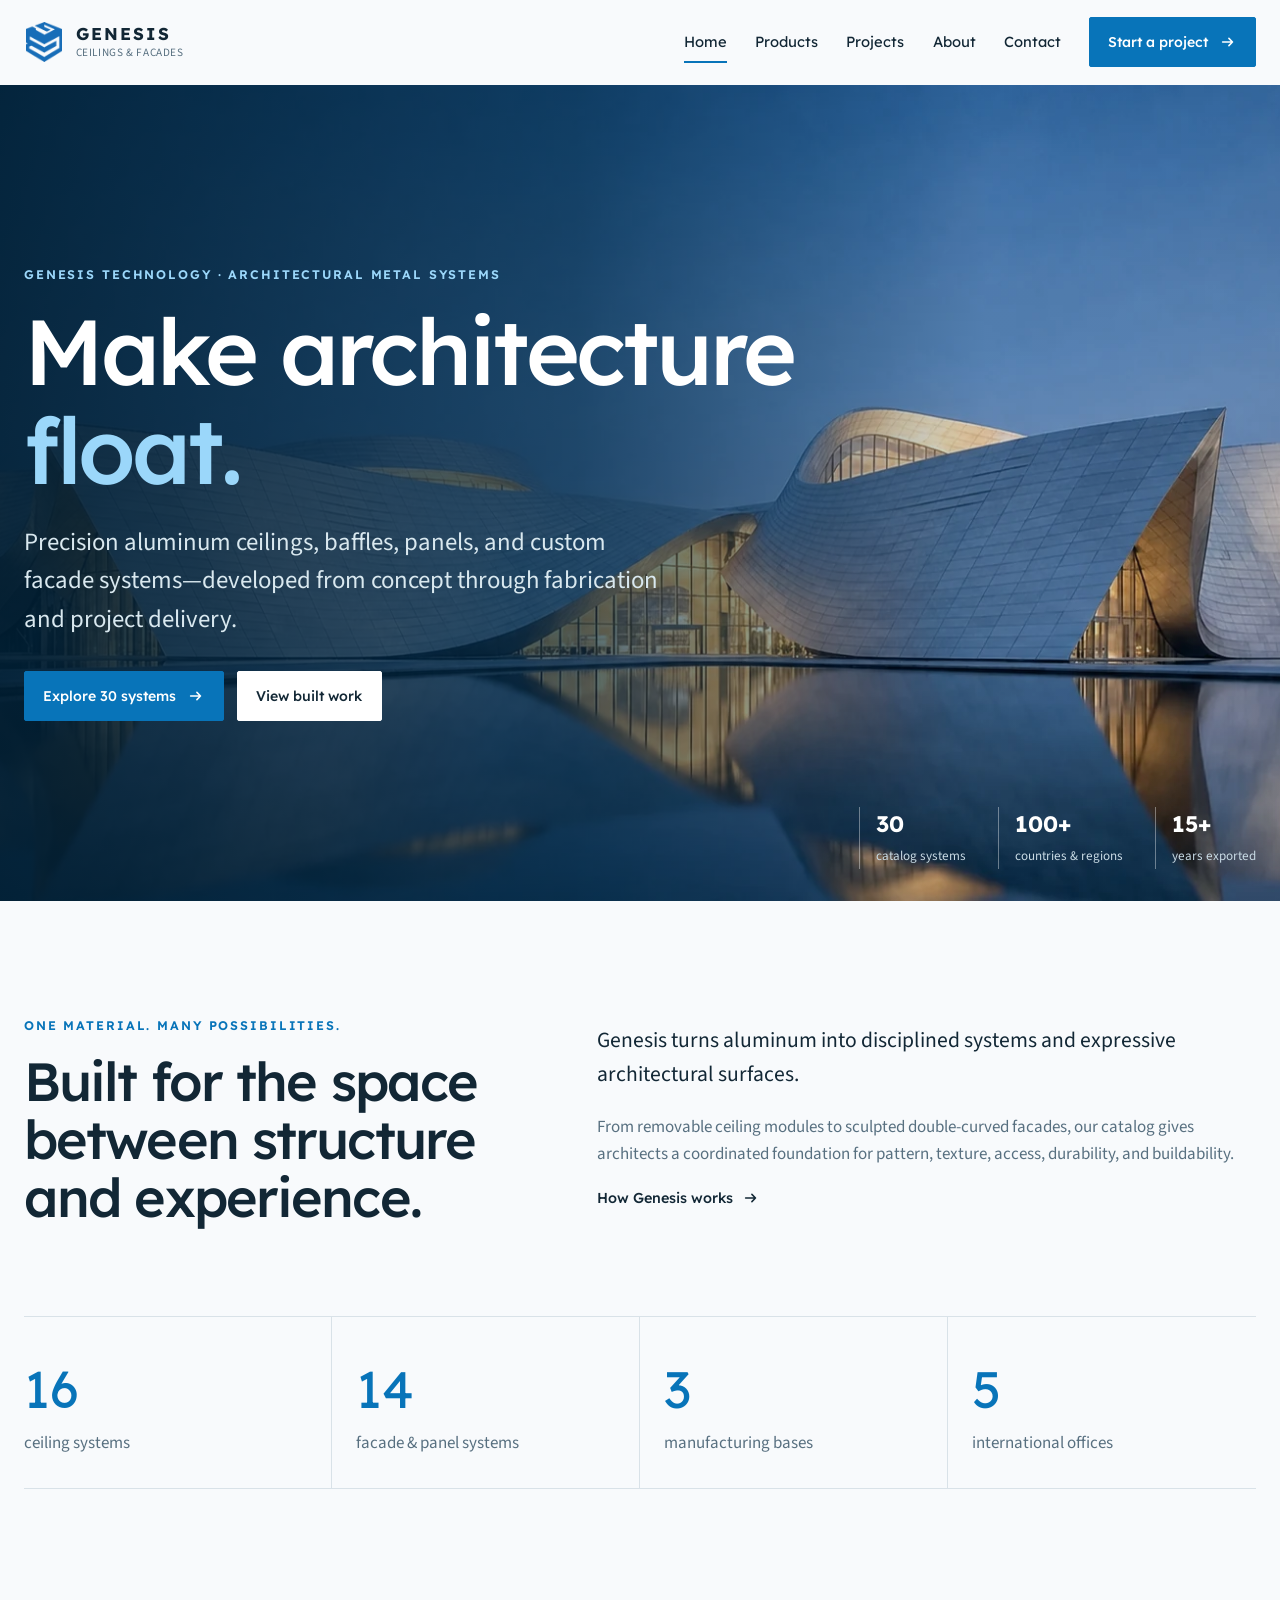
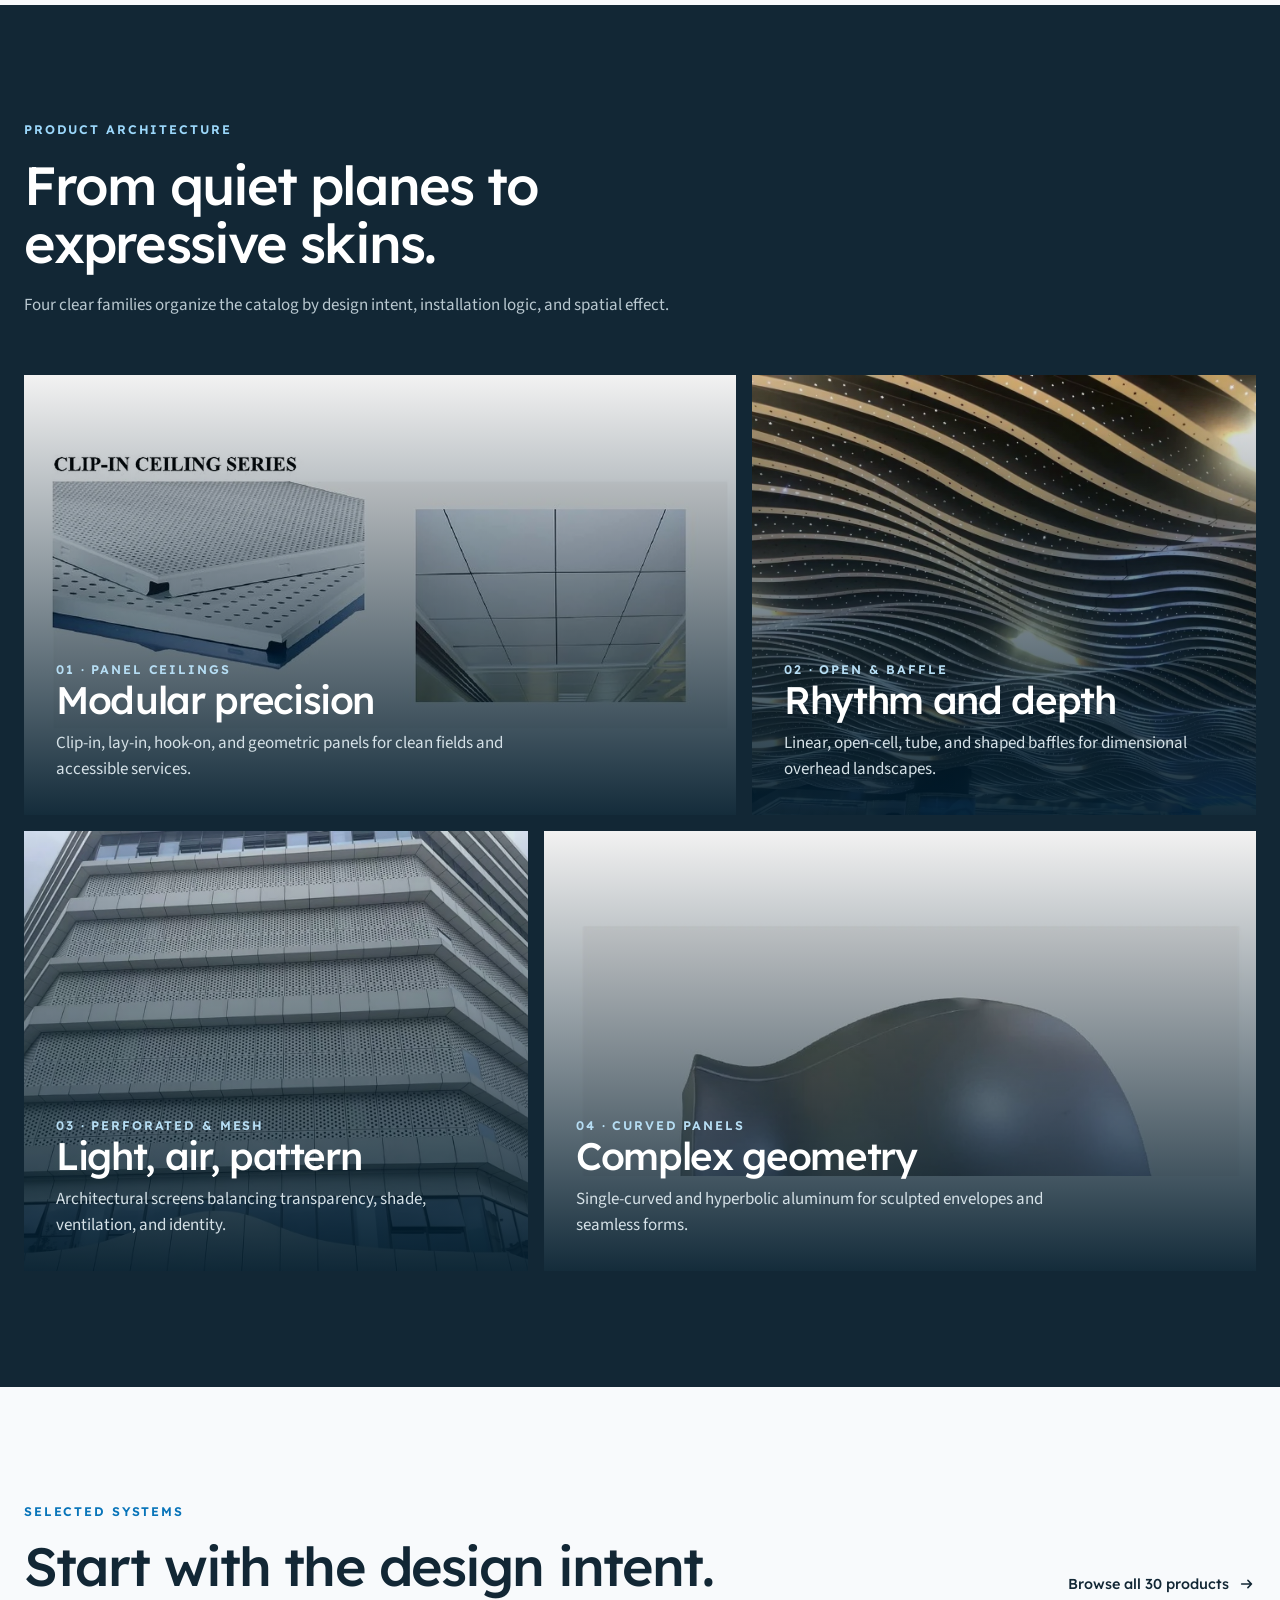
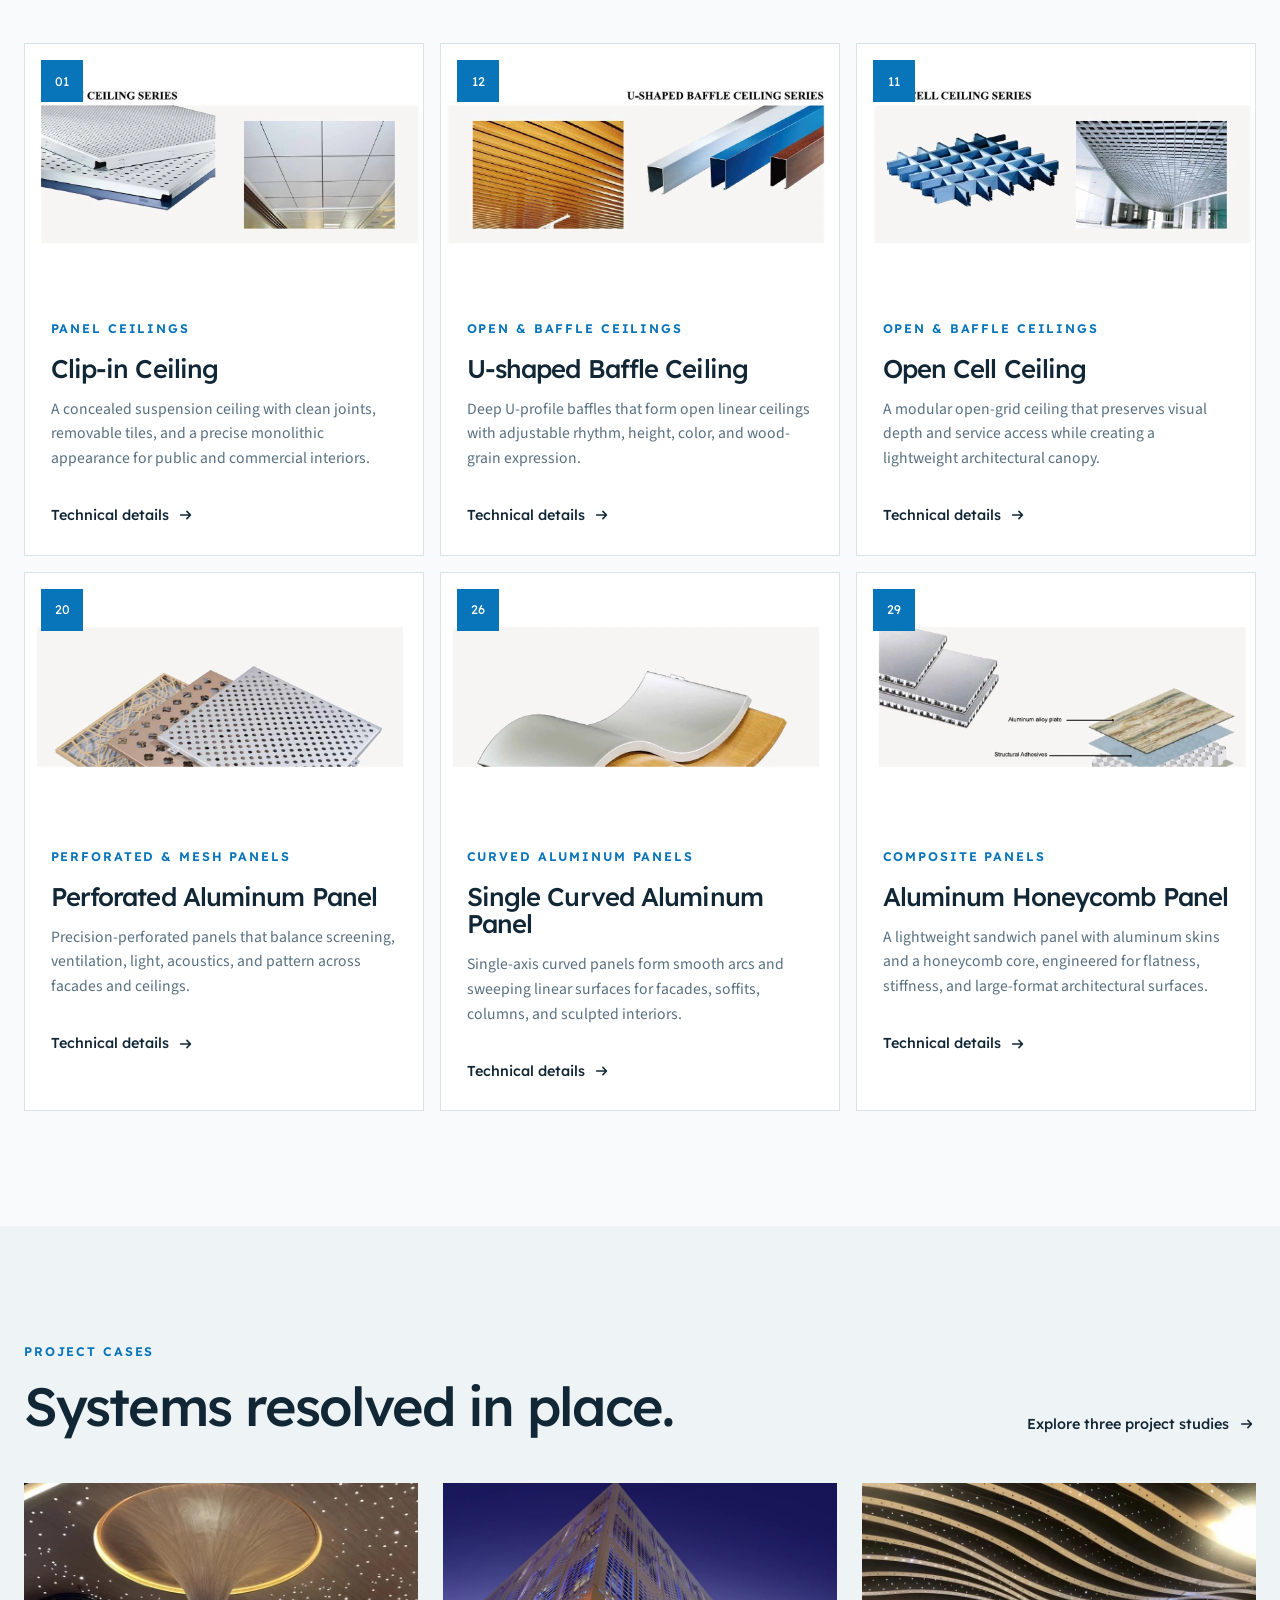
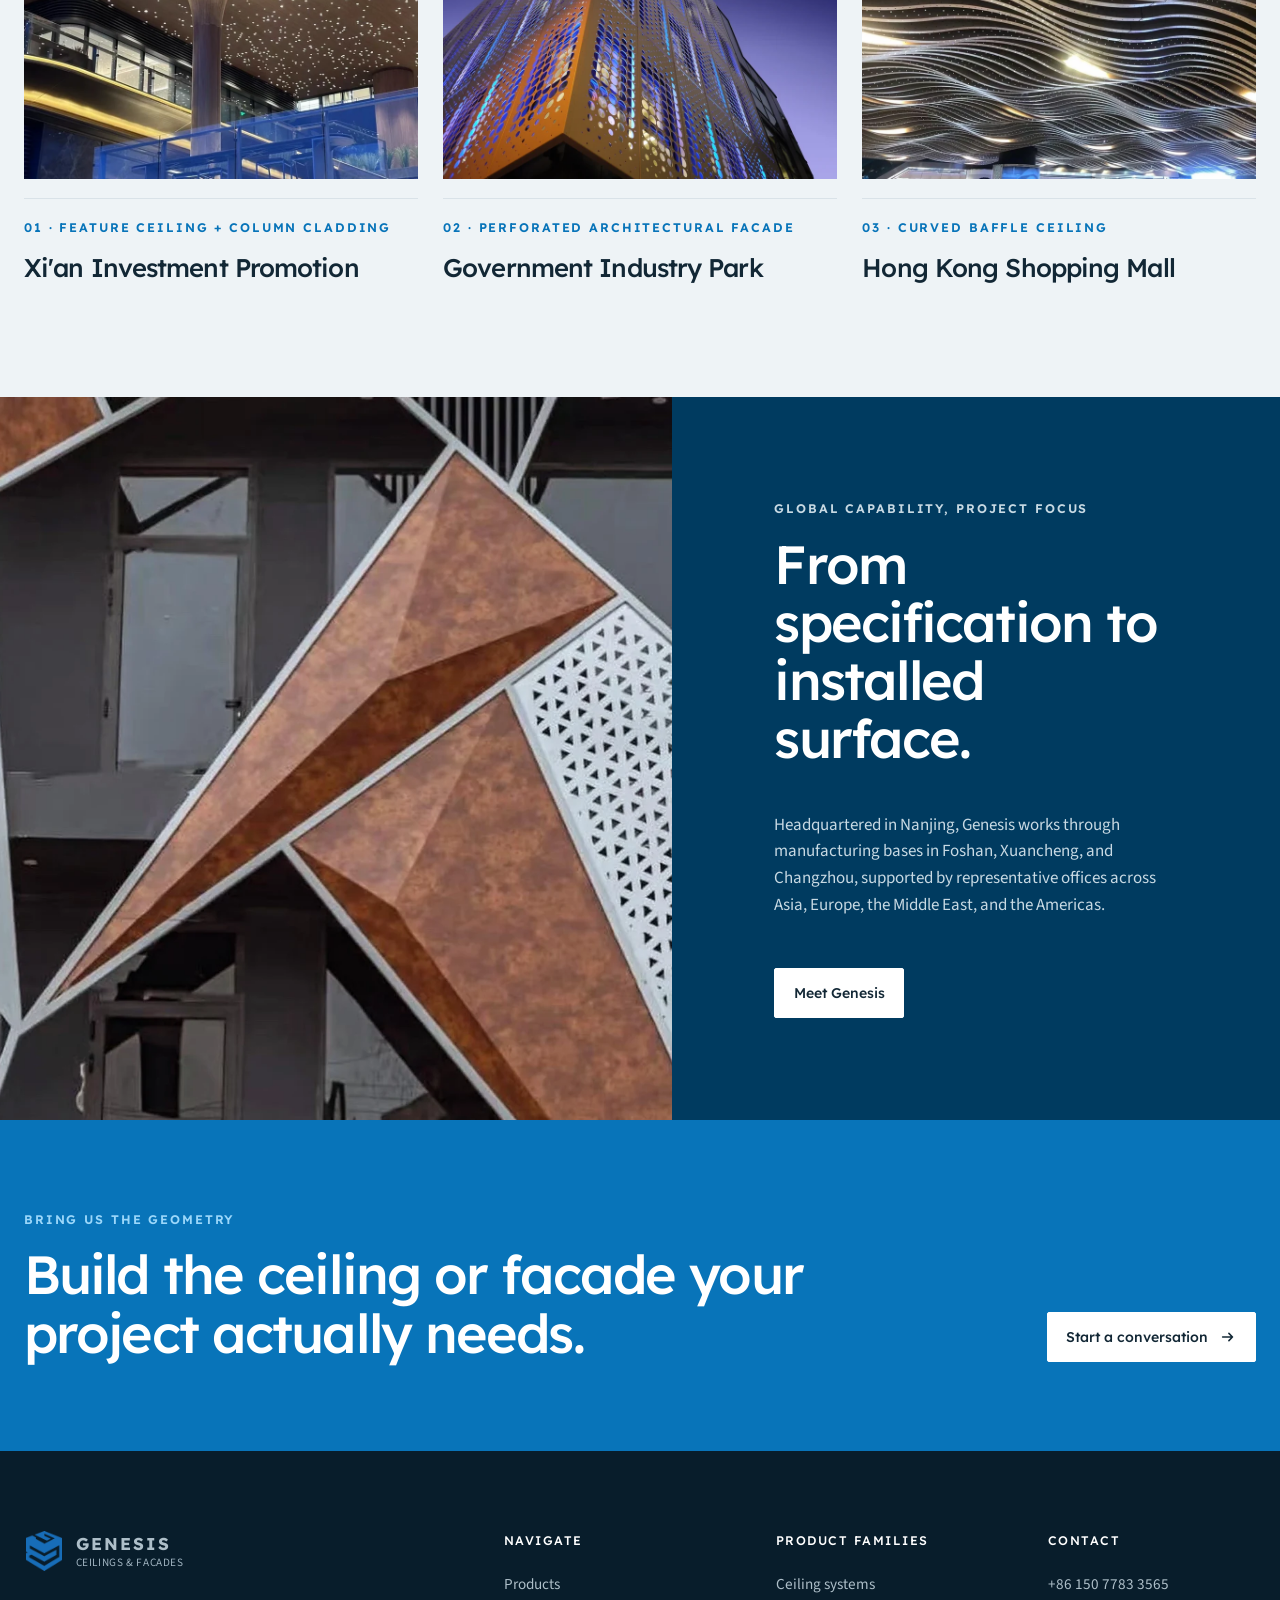
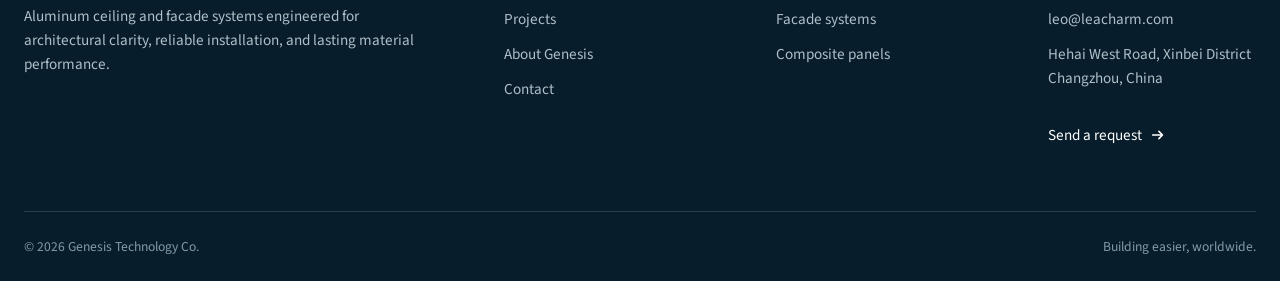
==== index.html @ cfca459a "release: v1.0.0 - initial Genesis website" ====
<!doctype html>
<html lang="en">
<head>
  <meta charset="utf-8">
  <meta name="viewport" content="width=device-width, initial-scale=1">
  <meta name="description" content="Genesis aluminum ceiling and facade systems for architectural interiors and building envelopes.">
  <title>Genesis | Aluminum Ceilings & Facades</title>
  <link rel="icon" href="/assets/images/genesis-mark.png">
  <link rel="stylesheet" href="/assets/css/styles.css">
  <script defer src="/assets/js/catalog.js"></script>
  <script defer src="/assets/js/site.js"></script>
  <script defer src="/assets/js/catalog-app.js"></script>
</head>
<body data-page="home">
  <div data-site-header></div>
  <main id="main-content">
    <section class="hero">
      <img class="hero__image" src="/assets/images/hero.webp" alt="Sculptural metal-clad cultural building reflected in water" width="1920" height="836">
      <div class="container hero__content">
        <div class="reveal">
          <p class="eyebrow">Genesis Technology · Architectural metal systems</p>
          <h1>Make architecture <span>float.</span></h1>
          <p class="lede">Precision aluminum ceilings, baffles, panels, and custom facade systems—developed from concept through fabrication and project delivery.</p>
          <div class="button-row"><a class="button button--primary" href="/products/">Explore 30 systems <svg aria-hidden="true" viewBox="0 0 20 20" width="18" height="18"><path d="M4 10h11M11 6l4 4-4 4" fill="none" stroke="currentColor" stroke-width="1.7" stroke-linecap="round" stroke-linejoin="round"/></svg></a><a class="button button--light" href="/projects/">View built work</a></div>
        </div>
      </div>
      <div class="hero__meta" aria-label="Company highlights"><div><strong>30</strong><span>catalog systems</span></div><div><strong>100+</strong><span>countries & regions</span></div><div><strong>15+</strong><span>years exported</span></div></div>
    </section>

    <section class="section">
      <div class="container">
        <div class="intro-grid">
          <div class="reveal"><p class="eyebrow">One material. Many possibilities.</p><h2>Built for the space between structure and experience.</h2></div>
          <div class="intro-copy reveal"><p>Genesis turns aluminum into disciplined systems and expressive architectural surfaces.</p><p>From removable ceiling modules to sculpted double-curved facades, our catalog gives architects a coordinated foundation for pattern, texture, access, durability, and buildability.</p><a class="text-link" href="/about/">How Genesis works <svg aria-hidden="true" viewBox="0 0 20 20" width="18" height="18"><path d="M4 10h11M11 6l4 4-4 4" fill="none" stroke="currentColor" stroke-width="1.7" stroke-linecap="round" stroke-linejoin="round"/></svg></a></div>
        </div>
        <div class="stats-grid reveal"><div class="stat"><strong>16</strong><span>ceiling systems</span></div><div class="stat"><strong>14</strong><span>facade & panel systems</span></div><div class="stat"><strong>3</strong><span>manufacturing bases</span></div><div class="stat"><strong>5</strong><span>international offices</span></div></div>
      </div>
    </section>

    <section class="section section--dark">
      <div class="container">
        <div class="section-heading reveal"><p class="eyebrow">Product architecture</p><h2>From quiet planes to expressive skins.</h2><p>Four clear families organize the catalog by design intent, installation logic, and spatial effect.</p></div>
        <div class="category-grid">
          <a class="category-card reveal" href="/products/?category=Panel%20Ceilings"><img src="/assets/images/products/clip-in-ceiling.webp" alt="Clip-in metal ceiling panels" width="1200" height="760" loading="lazy"><div class="category-card__content"><p class="eyebrow">01 · Panel ceilings</p><h3>Modular precision</h3><p>Clip-in, lay-in, hook-on, and geometric panels for clean fields and accessible services.</p></div></a>
          <a class="category-card reveal" href="/products/?category=Open%20%26%20Baffle%20Ceilings"><img src="/assets/images/projects/hong-kong-shopping-mall.webp" alt="Curved linear baffle ceiling" width="1400" height="1050" loading="lazy"><div class="category-card__content"><p class="eyebrow">02 · Open & baffle</p><h3>Rhythm and depth</h3><p>Linear, open-cell, tube, and shaped baffles for dimensional overhead landscapes.</p></div></a>
          <a class="category-card reveal" href="/products/?category=Perforated%20%26%20Mesh%20Panels"><img src="/assets/images/projects/perforated-office-envelope.webp" alt="Perforated aluminum facade" width="1400" height="1050" loading="lazy"><div class="category-card__content"><p class="eyebrow">03 · Perforated & mesh</p><h3>Light, air, pattern</h3><p>Architectural screens balancing transparency, shade, ventilation, and identity.</p></div></a>
          <a class="category-card reveal" href="/products/?category=Curved%20Aluminum%20Panels"><img src="/assets/images/products/hyperbolic-aluminum-panel.webp" alt="Hyperbolic aluminum panel" width="1200" height="760" loading="lazy"><div class="category-card__content"><p class="eyebrow">04 · Curved panels</p><h3>Complex geometry</h3><p>Single-curved and hyperbolic aluminum for sculpted envelopes and seamless forms.</p></div></a>
        </div>
      </div>
    </section>

    <section class="section">
      <div class="container"><div class="section-heading section-heading--row"><div><p class="eyebrow">Selected systems</p><h2>Start with the design intent.</h2></div><a class="text-link" href="/products/">Browse all 30 products <svg aria-hidden="true" viewBox="0 0 20 20" width="18" height="18"><path d="M4 10h11M11 6l4 4-4 4" fill="none" stroke="currentColor" stroke-width="1.7" stroke-linecap="round" stroke-linejoin="round"/></svg></a></div><div class="product-grid" data-featured-products></div></div>
    </section>

    <section class="section section--muted">
      <div class="container"><div class="section-heading section-heading--row"><div><p class="eyebrow">Project cases</p><h2>Systems resolved in place.</h2></div><a class="text-link" href="/projects/">Explore three project studies <svg aria-hidden="true" viewBox="0 0 20 20" width="18" height="18"><path d="M4 10h11M11 6l4 4-4 4" fill="none" stroke="currentColor" stroke-width="1.7" stroke-linecap="round" stroke-linejoin="round"/></svg></a></div><div class="project-grid" data-project-grid data-limit="3"></div></div>
    </section>

    <section class="split-banner"><div class="split-banner__media"><img src="/assets/images/projects/woven-metal-facade.webp" alt="Dimensional woven aluminum facade" width="1400" height="1050" loading="lazy"></div><div class="split-banner__copy"><p class="eyebrow">Global capability, project focus</p><h2>From specification to installed surface.</h2><p>Headquartered in Nanjing, Genesis works through manufacturing bases in Foshan, Xuancheng, and Changzhou, supported by representative offices across Asia, Europe, the Middle East, and the Americas.</p><div class="button-row"><a class="button button--light" href="/about/">Meet Genesis</a></div></div></section>

    <section class="cta-band"><div class="container cta-band__inner"><div><p class="eyebrow">Bring us the geometry</p><h2>Build the ceiling or facade your project actually needs.</h2></div><a class="button button--light" href="/contact/?inquiry=project">Start a conversation <svg aria-hidden="true" viewBox="0 0 20 20" width="18" height="18"><path d="M4 10h11M11 6l4 4-4 4" fill="none" stroke="currentColor" stroke-width="1.7" stroke-linecap="round" stroke-linejoin="round"/></svg></a></div></section>
  </main>
  <div data-site-footer></div>
</body>
</html>
---- assets/css/styles.css ----
@import url('https://fonts.googleapis.com/css2?family=Lexend:wght@300;400;500;600;700&family=Source+Sans+3:wght@300;400;500;600;700&display=swap');

:root {
  --blue: #0874b9;
  --blue-dark: #003b60;
  --blue-soft: #e8f3fa;
  --ink: #122735;
  --muted: #587080;
  --paper: #f8fafc;
  --white: #ffffff;
  --line: #d9e2e8;
  --steel: #7f919d;
  --container: 1360px;
  --radius: 2px;
  --shadow: 0 24px 70px rgba(10, 37, 54, 0.12);
  --font-heading: "Lexend", "Arial", sans-serif;
  --font-body: "Source Sans 3", "Segoe UI", sans-serif;
}

*, *::before, *::after { box-sizing: border-box; }
html { scroll-behavior: smooth; }
html, body { overflow-x: clip; }
body { margin: 0; color: var(--ink); background: var(--paper); font-family: var(--font-body); font-size: 17px; line-height: 1.58; -webkit-font-smoothing: antialiased; }
body.nav-open { overflow: hidden; }
img { display: block; max-width: 100%; }
a { color: inherit; text-decoration: none; }
button, input { font: inherit; }
button, a { -webkit-tap-highlight-color: transparent; }
h1, h2, h3, h4, p { margin-top: 0; }
h1, h2, h3, h4 { font-family: var(--font-heading); line-height: 1.08; letter-spacing: -0.035em; }
h1 { font-size: clamp(3.2rem, 7.2vw, 7.5rem); font-weight: 500; }
h2 { font-size: clamp(2.2rem, 4.2vw, 4.4rem); font-weight: 500; }
h3 { font-size: clamp(1.25rem, 2vw, 1.65rem); font-weight: 500; }
p { color: var(--muted); }
::selection { color: var(--white); background: var(--blue); }
:focus-visible { outline: 3px solid var(--blue); outline-offset: 4px; }

.container { width: min(calc(100% - 48px), var(--container)); margin-inline: auto; }
.section { padding: clamp(5rem, 9vw, 9rem) 0; }
.section--muted { background: #eef3f6; }
.section--dark { color: var(--white); background: var(--ink); }
.section--dark p { color: #b9c8d0; }
.eyebrow { margin: 0 0 1rem; color: var(--blue); font-family: var(--font-heading); font-size: .78rem; font-weight: 600; letter-spacing: .15em; text-transform: uppercase; }
.section--dark .eyebrow, .hero .eyebrow, .cta-band .eyebrow { color: #9bd7fa; }
.lede { max-width: 780px; font-size: clamp(1.2rem, 2vw, 1.55rem); line-height: 1.55; }
.microcopy { font-size: .9rem; }
.sr-only { position: absolute; width: 1px; height: 1px; padding: 0; margin: -1px; overflow: hidden; clip: rect(0, 0, 0, 0); white-space: nowrap; border: 0; }
.skip-link { position: fixed; z-index: 200; top: 8px; left: 8px; padding: .7rem 1rem; color: var(--white); background: var(--ink); transform: translateY(-150%); transition: transform .2s ease; }
.skip-link:focus { transform: translateY(0); }

.site-header { position: sticky; z-index: 100; top: 0; border-bottom: 1px solid transparent; background: rgba(248, 250, 252, .92); backdrop-filter: blur(18px); transition: border-color .2s ease, box-shadow .2s ease; }
.site-header.is-scrolled { border-color: var(--line); box-shadow: 0 6px 24px rgba(18, 39, 53, .06); }
.header-inner { display: grid; grid-template-columns: auto minmax(0, 1fr) auto; align-items: center; min-height: 84px; gap: clamp(1.25rem, 2.2vw, 2.5rem); }
.brand { display: inline-flex; align-items: center; gap: .72rem; width: fit-content; }
.brand img { width: 40px; height: 40px; object-fit: contain; }
.brand span { display: flex; flex-direction: column; line-height: 1; }
.brand strong { font-family: var(--font-heading); font-size: 1.07rem; letter-spacing: .12em; }
.brand small { margin-top: .3rem; color: var(--muted); font-size: .7rem; letter-spacing: .055em; text-transform: uppercase; }
.primary-nav { display: flex; justify-self: end; justify-content: flex-end; gap: clamp(1.25rem, 2.2vw, 2.5rem); margin-left: auto; }
.primary-nav a { position: relative; padding: 1.8rem 0; font-family: var(--font-heading); font-size: .92rem; }
.primary-nav a::after { position: absolute; right: 0; bottom: 1.2rem; left: 0; height: 2px; content: ""; background: var(--blue); transform: scaleX(0); transform-origin: left; transition: transform .2s ease; }
.primary-nav a:hover::after, .primary-nav a[aria-current="page"]::after { transform: scaleX(1); }
.header-cta, .button { display: inline-flex; align-items: center; justify-content: center; min-height: 48px; gap: .65rem; padding: .8rem 1.15rem; border: 1px solid var(--blue); border-radius: var(--radius); font-family: var(--font-heading); font-size: .88rem; font-weight: 500; cursor: pointer; transition: color .2s ease, background .2s ease, border-color .2s ease, transform .2s ease; }
.header-cta { color: var(--white); background: var(--blue); }
.header-cta:hover, .button--primary:hover { background: var(--blue-dark); border-color: var(--blue-dark); transform: translateY(-2px); }
.nav-toggle { display: none; width: 48px; height: 48px; border: 0; background: transparent; cursor: pointer; }
.nav-toggle > span:not(.sr-only) { display: block; width: 24px; height: 2px; margin: 6px auto; background: var(--ink); transition: transform .2s ease; }
.nav-toggle[aria-expanded="true"] > span:nth-last-child(2) { transform: translateY(4px) rotate(45deg); }
.nav-toggle[aria-expanded="true"] > span:last-child { transform: translateY(-4px) rotate(-45deg); }

.button-row { display: flex; flex-wrap: wrap; gap: .8rem; margin-top: 2rem; }
.button--primary { color: var(--white); background: var(--blue); }
.button--secondary { color: var(--ink); border-color: var(--ink); background: transparent; }
.button--secondary:hover { color: var(--white); background: var(--ink); transform: translateY(-2px); }
.button--light { color: var(--ink); border-color: var(--white); background: var(--white); }
.button--light:hover { color: var(--white); background: transparent; transform: translateY(-2px); }
.text-link { display: inline-flex; align-items: center; gap: .55rem; color: var(--ink); font-family: var(--font-heading); font-size: .9rem; font-weight: 500; }
.text-link svg { transition: transform .2s ease; }
.text-link:hover svg { transform: translateX(4px); }

.hero { position: relative; min-height: min(830px, calc(100vh - 84px)); color: var(--white); overflow: hidden; background: var(--blue-dark); }
.hero::after { position: absolute; inset: 0; content: ""; background: linear-gradient(90deg, rgba(0, 30, 50, .9) 0%, rgba(0, 38, 64, .67) 45%, rgba(0, 30, 50, .12) 77%); }
.hero__image { position: absolute; inset: 0; width: 100%; height: 100%; object-fit: cover; }
.hero__content { position: relative; z-index: 2; display: grid; align-content: center; min-height: min(830px, calc(100vh - 84px)); padding: 7rem 0; }
.hero h1 { max-width: 980px; margin-bottom: 1.5rem; }
.hero h1 span { color: #9bd7fa; }
.hero .lede { max-width: 650px; color: #d9e8ef; }
.hero__meta { position: absolute; z-index: 3; right: max(24px, calc((100vw - var(--container)) / 2)); bottom: 2rem; display: flex; gap: 2rem; }
.hero__meta div { padding-left: 1rem; border-left: 1px solid rgba(255,255,255,.38); }
.hero__meta strong { display: block; font-family: var(--font-heading); font-size: 1.4rem; }
.hero__meta span { color: #c9dbe5; font-size: .82rem; }

.intro-grid { display: grid; grid-template-columns: 5fr 7fr; gap: clamp(3rem, 8vw, 8rem); align-items: start; }
.intro-grid h2 { margin-bottom: 0; }
.intro-copy { max-width: 650px; padding-top: .5rem; }
.intro-copy p:first-child { color: var(--ink); font-size: 1.35rem; }
.stats-grid { display: grid; grid-template-columns: repeat(4, 1fr); margin-top: clamp(4rem, 7vw, 7rem); border-top: 1px solid var(--line); border-bottom: 1px solid var(--line); }
.stat { padding: 2rem 1.5rem; border-right: 1px solid var(--line); }
.stat:first-child { padding-left: 0; }
.stat:last-child { border-right: 0; }
.stat strong { display: block; color: var(--blue); font-family: var(--font-heading); font-size: clamp(2rem, 4vw, 4rem); font-weight: 400; }
.stat span { color: var(--muted); }

.category-grid { display: grid; grid-template-columns: repeat(12, 1fr); gap: 1rem; margin-top: 3.5rem; }
.category-card { position: relative; min-height: 440px; padding: 2rem; color: var(--white); overflow: hidden; background: var(--ink); }
.category-card:first-child { grid-column: span 7; }
.category-card:nth-child(2) { grid-column: span 5; }
.category-card:nth-child(3) { grid-column: span 5; }
.category-card:nth-child(4) { grid-column: span 7; }
.category-card::after { position: absolute; inset: 0; content: ""; background: linear-gradient(180deg, rgba(0,0,0,.05), rgba(0,26,42,.92)); }
.category-card img { position: absolute; inset: 0; width: 100%; height: 100%; object-fit: cover; transition: transform .5s ease; }
.category-card:hover img { transform: scale(1.025); }
.category-card__content { position: absolute; z-index: 2; right: 2rem; bottom: 2rem; left: 2rem; }
.category-card .eyebrow { color: #b6ddf3; }
.category-card h3 { margin-bottom: .5rem; font-size: clamp(1.7rem, 3vw, 2.7rem); }
.category-card p { max-width: 500px; margin-bottom: 0; color: #d5e1e7; }

.section-heading { max-width: 790px; }
.section-heading h2 { margin-bottom: 1.3rem; }
.section-heading--row { display: flex; max-width: none; align-items: end; justify-content: space-between; gap: 2rem; margin-bottom: 3rem; }
.section-heading--row h2 { margin-bottom: 0; }

.product-grid { display: grid; grid-template-columns: repeat(12, 1fr); gap: 1rem; }
.product-card { grid-column: span 4; border: 1px solid var(--line); background: var(--white); transition: box-shadow .25s ease, transform .25s ease; }
.product-card:hover { box-shadow: var(--shadow); transform: translateY(-4px); }
.product-card__image { position: relative; display: block; aspect-ratio: 16 / 10; overflow: hidden; background: #eef2f4; }
.product-card__image img { width: 100%; height: 100%; object-fit: cover; transition: transform .35s ease; }
.product-card:hover .product-card__image img { transform: scale(1.025); }
.product-card__image > span { position: absolute; top: 1rem; left: 1rem; display: grid; width: 42px; height: 42px; color: var(--white); background: var(--blue); place-items: center; font-family: var(--font-heading); font-size: .78rem; }
.product-card__body { padding: 1.6rem; }
.product-card__body h3 { margin-bottom: .9rem; }
.product-card__body > p:not(.eyebrow) { min-height: 5.2em; margin-bottom: 1.5rem; font-size: .98rem; }
.product-grid--three .product-card { grid-column: span 4; }

.project-grid { display: grid; gap: clamp(6rem, 10vw, 10rem); }
.project-case { min-width: 0; padding-top: clamp(1.5rem, 3vw, 2.5rem); border-top: 1px solid var(--line); }
.project-case__overview { display: grid; grid-template-columns: minmax(0, 8fr) minmax(320px, 4fr); gap: clamp(3rem, 7vw, 7rem); align-items: start; margin-bottom: clamp(2.5rem, 5vw, 4.5rem); }
.project-case__story h2 { max-width: 900px; margin-bottom: clamp(1.5rem, 3vw, 2.5rem); font-size: clamp(2.8rem, 5.5vw, 5.8rem); line-height: .98; }
.project-case__narrative { max-width: 900px; }
.project-case__narrative p { color: var(--ink); font-size: clamp(1.05rem, 1.45vw, 1.22rem); line-height: 1.7; }
.project-case__narrative p:last-child { margin-bottom: 0; }
.project-case__fact-card { padding: 1.6rem; border: 1px solid var(--line); background: rgba(255,255,255,.65); }
.project-case__fact-card > .eyebrow { margin-bottom: 1.2rem; }
.project-case__fact-card dl { margin: 0; }
.project-case__fact-card dl div { display: grid; grid-template-columns: minmax(76px, .8fr) minmax(0, 1.6fr); gap: 1rem; align-items: start; padding: .9rem 0; border-bottom: 1px solid var(--line); }
.project-case__fact-card dl div:last-child { border-bottom: 0; }
.project-case__fact-card dt { color: var(--muted); font-family: var(--font-heading); font-size: .7rem; font-weight: 600; letter-spacing: .12em; text-transform: uppercase; }
.project-case__fact-card dd { margin: 0; color: var(--ink); font-family: var(--font-heading); font-size: .9rem; line-height: 1.45; text-align: right; }
.project-case__image { width: min(100%, 1060px); min-width: 0; margin: 0; overflow: hidden; background: #dfe6ea; }
.project-case__image img { display: block; width: 100%; height: auto; object-fit: contain; }
.project-grid:has(.project-preview) { grid-template-columns: repeat(3, minmax(0, 1fr)); gap: clamp(1rem, 2vw, 2rem); }
.project-preview { min-width: 0; }
.project-preview__image { margin: 0; overflow: hidden; background: #dfe6ea; }
.project-preview__image img { display: block; width: 100%; height: auto; transition: transform .35s ease; }
.project-preview:hover .project-preview__image img { transform: scale(1.02); }
.project-preview__copy { padding-top: 1.2rem; border-top: 1px solid var(--line); margin-top: 1.2rem; }
.project-preview__copy h3 { margin-bottom: 0; }

.split-banner { display: grid; grid-template-columns: 1.05fr .95fr; min-height: 680px; }
.split-banner__media { min-height: 600px; }
.split-banner__media img { width: 100%; height: 100%; object-fit: cover; }
.split-banner__copy { display: flex; flex-direction: column; justify-content: center; padding: clamp(3rem, 8vw, 8rem); color: var(--white); background: var(--blue-dark); }
.split-banner__copy h2 { max-width: 700px; }
.split-banner__copy p { max-width: 570px; color: #c7d9e3; }

.cta-band { padding: clamp(4rem, 7vw, 7rem) 0; color: var(--white); background: var(--blue); }
.cta-band__inner { display: flex; align-items: end; justify-content: space-between; gap: 3rem; }
.cta-band h2 { max-width: 900px; margin-bottom: 0; }
.cta-band p { color: #d7edf9; }

.page-hero { padding: clamp(5rem, 9vw, 9rem) 0 clamp(4rem, 7vw, 7rem); border-bottom: 1px solid var(--line); }
.page-hero__grid { display: grid; grid-template-columns: 8fr 4fr; gap: 4rem; align-items: end; }
.page-hero h1 { margin-bottom: 1.5rem; font-size: clamp(3.5rem, 8vw, 8rem); }
.page-hero__aside { max-width: 420px; padding: 1.5rem 0 1rem 2rem; border-left: 1px solid var(--line); }
.page-hero__aside strong { display: block; margin-bottom: .7rem; color: var(--blue); font-family: var(--font-heading); font-size: 2rem; font-weight: 500; }

.catalog-tools { position: sticky; z-index: 40; top: 0; border-bottom: 1px solid var(--line); background: rgba(248,250,252,.96); backdrop-filter: blur(16px); }
.catalog-tools__inner { display: flex; align-items: center; justify-content: space-between; min-height: 86px; gap: 1.5rem; }
.filter-row { display: flex; gap: .5rem; overflow-x: auto; padding: .7rem 0; scrollbar-width: thin; }
.filter-button { flex: 0 0 auto; min-height: 44px; padding: .55rem .9rem; border: 1px solid var(--line); color: var(--ink); background: var(--white); cursor: pointer; transition: color .2s ease, background .2s ease, border-color .2s ease; }
.filter-button:hover, .filter-button[aria-pressed="true"] { color: var(--white); border-color: var(--blue); background: var(--blue); }
.catalog-search { position: relative; min-width: min(340px, 32vw); }
.catalog-search svg { position: absolute; top: 50%; left: .9rem; color: var(--muted); transform: translateY(-50%); }
.catalog-search input { width: 100%; min-height: 48px; padding: .7rem 1rem .7rem 2.8rem; border: 1px solid var(--line); color: var(--ink); background: var(--white); }
.catalog-count { margin-bottom: 1.5rem; color: var(--muted); font-family: var(--font-heading); font-size: .88rem; }

.breadcrumbs { display: flex; flex-wrap: wrap; gap: .55rem; margin-bottom: 3.5rem; color: var(--muted); font-size: .88rem; }
.breadcrumbs a:hover { color: var(--blue); }
.product-hero { padding: 3rem 0 clamp(5rem, 8vw, 8rem); }
.product-hero__grid { display: grid; grid-template-columns: minmax(0, 5fr) minmax(0, 7fr); gap: clamp(3rem, 6vw, 6rem); align-items: center; }
.product-hero h1 { margin-bottom: 1.6rem; font-size: clamp(3rem, 6.5vw, 6.8rem); }
.product-hero__media { margin: 0; padding: clamp(.6rem, 1.2vw, 1rem); border: 1px solid var(--line); background: var(--white); box-shadow: var(--shadow); }
.product-hero__media-link { display: block; background: #eef2f4; }
.product-hero__media-link:focus-visible { outline: 3px solid var(--blue); outline-offset: 4px; }
.product-hero__media img { display: block; width: 100%; height: auto; object-fit: contain; }
.product-hero__media figcaption { display: flex; flex-wrap: wrap; justify-content: space-between; gap: .4rem 1rem; padding: .8rem .2rem 0; color: var(--muted); font-size: .8rem; }
.product-overview__grid { display: grid; grid-template-columns: 5fr 7fr; gap: clamp(3rem, 8vw, 8rem); }
.benefit-list { border-top: 1px solid var(--line); }
.benefit-list > div { display: grid; grid-template-columns: 55px 1fr; padding: 1.2rem 0; border-bottom: 1px solid var(--line); gap: 1.5rem; }
.benefit-list span { color: var(--blue); font-family: var(--font-heading); font-size: .78rem; }
.benefit-list p { margin: 0; color: var(--ink); font-size: 1.18rem; }
.technical-grid { display: grid; grid-template-columns: 8fr 4fr; gap: clamp(3rem, 7vw, 7rem); }
.table-wrap { margin-top: 2rem; overflow-x: auto; border: 1px solid #cbd7de; background: var(--white); }
table { width: 100%; border-collapse: collapse; font-size: .98rem; }
th, td { padding: 1rem 1.2rem; text-align: left; border-bottom: 1px solid var(--line); }
th { color: var(--white); background: var(--blue-dark); font-family: var(--font-heading); font-size: .82rem; font-weight: 500; letter-spacing: .04em; }
tbody tr:last-child td { border-bottom: 0; }
tbody tr:nth-child(even) { background: #f4f7f9; }
.spec-aside { display: grid; gap: 3rem; align-content: start; padding-top: 3.8rem; }
.check-list, .tag-list { margin: 0; padding: 0; list-style: none; }
.check-list li { position: relative; padding: .7rem 0 .7rem 1.7rem; border-bottom: 1px solid #ced9df; color: var(--ink); }
.check-list li::before { position: absolute; top: 1.05rem; left: 0; width: 8px; height: 8px; content: ""; background: var(--blue); }
.tag-list { display: flex; flex-wrap: wrap; gap: .55rem; }
.tag-list li { padding: .55rem .75rem; border: 1px solid #becbd3; color: var(--ink); background: var(--white); font-size: .9rem; }
.installation-grid { display: grid; grid-template-columns: 4fr 8fr; gap: clamp(3rem, 7vw, 7rem); align-items: center; }
.technical-figure { margin: 0; padding: 1rem; border: 1px solid var(--line); background: var(--white); }
.technical-figure img { display: block; width: 100%; height: auto; object-fit: contain; }
.technical-figure figcaption { padding: .8rem .2rem 0; color: var(--muted); font-size: .8rem; }
.related-section { border-top: 1px solid var(--line); }
.not-found { padding: 10rem 0; min-height: 70vh; }

.story-grid { display: grid; grid-template-columns: 4fr 8fr; gap: clamp(3rem, 9vw, 9rem); }
.story-grid__aside { position: sticky; top: 130px; align-self: start; }
.story-grid__body > p:first-of-type { color: var(--ink); font-size: 1.45rem; }
.story-grid__body h2 { margin-top: 5rem; }
.value-grid { display: grid; grid-template-columns: repeat(3, 1fr); gap: 1rem; margin-top: 3rem; }
.value-card { min-height: 280px; padding: 2rem; border: 1px solid var(--line); background: var(--white); }
.value-card span { display: block; margin-bottom: 3rem; color: var(--blue); font-family: var(--font-heading); font-size: .8rem; }
.office-list { display: grid; grid-template-columns: repeat(3, 1fr); border-top: 1px solid var(--line); }
.office-list > div { padding: 2rem; border-right: 1px solid var(--line); border-bottom: 1px solid var(--line); }
.office-list > div:nth-child(3n) { border-right: 0; }
.office-list h3 { margin-bottom: .5rem; }
.office-list p { margin-bottom: 0; }

.contact-hero { padding: clamp(5rem, 9vw, 9rem) 0; color: var(--white); background: var(--blue-dark); }
.contact-hero__grid { display: grid; grid-template-columns: minmax(0, 8fr) minmax(280px, 4fr); gap: clamp(3rem, 8vw, 8rem); align-items: end; }
.contact-hero h1 { max-width: 960px; margin-bottom: 1.5rem; font-size: clamp(3.5rem, 7.4vw, 7.5rem); }
.contact-hero .lede { max-width: 720px; color: #c7d9e3; }
.contact-hero__aside { display: grid; grid-template-columns: auto 1fr; gap: .7rem 1.2rem; padding: 1.8rem 0 1.2rem 2rem; border-left: 1px solid #426174; }
.contact-hero__aside strong { color: #9bd7fa; font-family: var(--font-heading); font-size: 1.8rem; font-weight: 500; }
.contact-hero__aside span { align-self: center; color: #c7d9e3; }
.contact-layout { display: grid; grid-template-columns: minmax(260px, 4fr) minmax(0, 8fr); gap: clamp(3rem, 8vw, 8rem); align-items: start; }
.contact-aside { position: sticky; top: 130px; }
.contact-aside h2 { margin-bottom: 2.5rem; font-size: clamp(2rem, 3.5vw, 3.6rem); }
.request-paths { margin: 0; padding: 0; border-top: 1px solid var(--line); list-style: none; }
.request-paths li { display: grid; grid-template-columns: 42px 1fr; gap: 1rem; padding: 1.3rem 0; border-bottom: 1px solid var(--line); }
.request-paths li > span { padding-top: .2rem; color: var(--blue); font-family: var(--font-heading); font-size: .76rem; letter-spacing: .1em; }
.request-paths h3 { margin-bottom: .35rem; font-size: 1.08rem; }
.request-paths p { margin-bottom: 0; font-size: .95rem; }
.contact-direct { margin-top: 3rem; padding: 1.5rem; border: 1px solid var(--line); background: var(--white); }
.contact-direct > p:not(.eyebrow) { margin-bottom: 1.1rem; color: var(--muted); }
.contact-direct > p:last-child { margin-bottom: 0; }
.contact-direct strong { color: var(--ink); font-family: var(--font-heading); font-size: .88rem; font-weight: 500; }
.contact-form-wrap { min-width: 0; }
.contact-form__intro { max-width: 720px; margin-bottom: 2.5rem; }
.contact-form__intro h2 { margin-bottom: .8rem; }
.contact-form { padding: clamp(1.5rem, 4vw, 3.5rem); border: 1px solid var(--line); background: var(--white); box-shadow: 0 24px 70px rgba(10,37,54,.08); }
.form-section { margin-bottom: 2.5rem; padding-bottom: 2.5rem; border-bottom: 1px solid var(--line); }
.form-section__title { margin-bottom: 1.5rem; color: var(--blue); font-family: var(--font-heading); font-size: .78rem; font-weight: 600; letter-spacing: .12em; text-transform: uppercase; }
.form-grid { display: grid; grid-template-columns: repeat(2, minmax(0, 1fr)); gap: 1.25rem 1.5rem; }
.form-field { min-width: 0; }
.form-field--full { grid-column: 1 / -1; }
.form-field label { display: block; margin-bottom: .5rem; color: var(--ink); font-family: var(--font-heading); font-size: .88rem; font-weight: 500; }
.form-field label span { color: #b42318; }
.form-field input:not([type="checkbox"]), .form-field select, .form-field textarea { width: 100%; min-height: 50px; padding: .75rem .9rem; border: 1px solid #aabac4; border-radius: 0; color: var(--ink); background: var(--paper); font: inherit; transition: border-color .2s ease, box-shadow .2s ease, background .2s ease; }
.form-field textarea { min-height: 170px; resize: vertical; }
.form-field input::placeholder, .form-field textarea::placeholder { color: #718492; }
.form-field input:focus, .form-field select:focus, .form-field textarea:focus { outline: 0; border-color: var(--blue); background: var(--white); box-shadow: 0 0 0 3px rgba(4,132,200,.16); }
.form-field [aria-invalid="true"] { border-color: #b42318 !important; box-shadow: 0 0 0 3px rgba(180,35,24,.1); }
.field-help { display: block; margin-top: .45rem; color: var(--muted); font-size: .82rem; }
.field-error { display: block; min-height: 1.2em; margin-top: .35rem; color: #9f1c14; font-size: .82rem; }
.form-field--consent { display: grid; grid-template-columns: 22px 1fr; gap: .2rem .7rem; }
.form-field--consent input { width: 20px; height: 20px; margin-top: .15rem; accent-color: var(--blue); }
.form-field--consent label { margin: 0; font-family: var(--font-body); font-weight: 400; }
.form-field--consent .field-error { grid-column: 2; }
.form-honeypot { position: absolute !important; left: -10000px !important; width: 1px !important; height: 1px !important; overflow: hidden !important; opacity: 0 !important; pointer-events: none !important; }
.form-actions { display: flex; flex-wrap: wrap; align-items: center; gap: 1rem 1.5rem; margin-top: 2rem; }
.form-actions .button[disabled] { cursor: wait; opacity: .7; }
.form-status { margin: 0; color: var(--muted); font-size: .9rem; }
.form-status--error { color: #9f1c14; }
.contact-success { padding: clamp(2rem, 5vw, 5rem); border: 1px solid var(--line); background: var(--white); box-shadow: 0 24px 70px rgba(10,37,54,.08); }
.contact-success h2 { max-width: 680px; }
.contact-success p:not(.eyebrow) { max-width: 650px; }
.contact-network { padding: clamp(4rem, 8vw, 8rem) 0; }
.contact-network__grid { display: grid; grid-template-columns: 7fr 5fr; gap: clamp(3rem, 8vw, 8rem); align-items: end; }
.contact-network h2 { margin-bottom: 0; }
.contact-network__grid > p { margin: 0; color: #c7d9e3; font-size: 1.15rem; }

.site-footer { padding: 5rem 0 1.5rem; color: var(--white); background: #081d2b; }
.footer-grid { display: grid; grid-template-columns: 2fr repeat(3, 1fr); gap: clamp(2rem, 5vw, 5rem); }
.brand--light small { color: #9eb2bf; }
.footer-brand p { max-width: 440px; margin-top: 1.5rem; color: #9eb2bf; }
.footer-grid > div:not(.footer-brand) { display: flex; flex-direction: column; align-items: flex-start; gap: .7rem; }
.footer-grid a, .footer-grid p, .footer-contact-line { color: #aebfc9; font-size: .95rem; }
.footer-grid a:hover { color: var(--white); }
.footer-request-link { display: inline-flex; align-items: center; gap: .45rem; margin-top: .4rem; color: var(--white) !important; }
.footer-request-link svg { transition: transform .2s ease; }
.footer-request-link:hover svg { transform: translateX(4px); }
.footer-label { margin-bottom: .6rem !important; color: var(--white) !important; font-family: var(--font-heading); font-size: .78rem !important; font-weight: 500; letter-spacing: .12em; text-transform: uppercase; }
.footer-bottom { display: flex; justify-content: space-between; margin-top: 4rem; padding-top: 1.5rem; border-top: 1px solid #27404f; color: #8399a6; font-size: .85rem; }

.reveal { opacity: 0; transform: translateY(12px); transition: opacity .4s ease, transform .4s ease; }
.reveal.is-visible { opacity: 1; transform: none; }

@media (max-width: 1050px) {
  .header-cta { display: none; }
  .header-inner { grid-template-columns: auto 1fr; }
  .primary-nav { justify-content: end; }
  .intro-grid, .product-hero__grid, .product-overview__grid, .technical-grid, .installation-grid { grid-template-columns: 1fr; }
  .product-hero__copy { max-width: 760px; }
  .product-hero__media { max-width: 850px; }
  .category-card, .category-card:first-child, .category-card:nth-child(2), .category-card:nth-child(3), .category-card:nth-child(4) { grid-column: span 6; }
  .product-card { grid-column: span 6; }
  .project-case__overview { grid-template-columns: minmax(0, 7fr) minmax(300px, 5fr); gap: 3rem; }
  .split-banner { grid-template-columns: 1fr; }
  .split-banner__media { max-height: 650px; }
  .catalog-tools__inner { align-items: flex-start; flex-direction: column; padding: .7rem 0; }
  .filter-row { width: 100%; }
  .catalog-search { width: 100%; min-width: 0; }
  .story-grid { grid-template-columns: 1fr; }
  .story-grid__aside { position: static; }
  .contact-hero__grid, .contact-layout, .contact-network__grid { grid-template-columns: 1fr; }
  .contact-hero__aside { max-width: 520px; }
  .contact-form-wrap { order: 1; }
  .contact-aside { position: static; order: 2; }
  .footer-grid { grid-template-columns: 2fr 1fr 1fr; }
  .footer-grid > div:last-child { grid-column: 2 / -1; }
}

@media (max-width: 760px) {
  body { font-size: 16px; }
  .container { width: min(calc(100% - 40px), var(--container)); }
  .header-inner { grid-template-columns: 1fr auto; min-height: 72px; }
  .nav-toggle { display: block; }
  .primary-nav { position: fixed; inset: 72px 0 auto; display: flex; width: auto; flex-direction: column; justify-self: stretch; gap: 0; margin-left: 0; padding: 1rem 16px 2rem; border-bottom: 1px solid var(--line); background: var(--paper); box-shadow: 0 24px 50px rgba(10,37,54,.12); transform: translateY(-140%); visibility: hidden; transition: transform .25s ease, visibility .25s; }
  .primary-nav.is-open { transform: translateY(0); visibility: visible; }
  .primary-nav a { min-height: 52px; padding: .9rem 0; border-bottom: 1px solid var(--line); font-size: 1.1rem; }
  .primary-nav a::after { display: none; }
  .catalog-tools { top: 0; }
  .hero, .hero__content { min-height: 710px; }
  .hero::after { background: linear-gradient(90deg, rgba(0,30,50,.92), rgba(0,38,64,.42)); }
  .hero h1 { font-size: clamp(3rem, 16vw, 5.2rem); }
  .hero__meta { right: 16px; bottom: 1.2rem; left: 16px; justify-content: space-between; gap: .5rem; }
  .hero__meta div { padding-left: .65rem; }
  .hero__meta strong { font-size: 1.1rem; }
  .hero__meta span { font-size: .7rem; }
  .stats-grid { grid-template-columns: repeat(2, 1fr); }
  .stat:nth-child(2) { border-right: 0; }
  .stat:nth-child(-n+2) { border-bottom: 1px solid var(--line); }
  .stat:nth-child(3) { padding-left: 0; }
  .category-card, .category-card:first-child, .category-card:nth-child(2), .category-card:nth-child(3), .category-card:nth-child(4) { grid-column: 1 / -1; min-height: 420px; }
  .product-card, .product-grid--three .product-card { grid-column: 1 / -1; }
  .product-card__body > p:not(.eyebrow) { min-height: 0; }
  .project-grid { gap: 5rem; }
  .project-case__overview { grid-template-columns: 1fr; gap: 2rem; margin-bottom: 2rem; }
  .project-case__story h2 { font-size: clamp(2.35rem, 12vw, 3.6rem); }
  .project-case__fact-card { padding: 1.25rem; }
  .project-grid:has(.project-preview) { grid-template-columns: 1fr; gap: 3rem; }
  .split-banner__media { min-height: 420px; }
  .split-banner__copy { padding: 4rem 1.5rem; }
  .cta-band__inner, .section-heading--row { align-items: flex-start; flex-direction: column; }
  .page-hero__grid { grid-template-columns: 1fr; gap: 2rem; }
  .page-hero__aside { padding-left: 0; border-left: 0; }
  .catalog-tools__inner { min-height: auto; }
  .catalog-tools { overflow: hidden; }
  .catalog-tools__inner, .filter-row { min-width: 0; max-width: 100%; }
  .page-hero h1 { font-size: clamp(3rem, 14vw, 3.5rem); }
  .value-grid, .office-list { grid-template-columns: 1fr; }
  .contact-hero h1 { font-size: clamp(3rem, 14vw, 4.6rem); }
  .contact-hero__aside { padding: 1.5rem 0 0; border-top: 1px solid #426174; border-left: 0; }
  .form-grid { grid-template-columns: 1fr; }
  .form-field--full { grid-column: auto; }
  .contact-form { padding: 1.25rem; }
  .office-list > div { border-right: 0; }
  .footer-grid { grid-template-columns: 1fr 1fr; }
  .footer-brand { grid-column: 1 / -1; }
  .footer-grid > div:last-child { grid-column: 1 / -1; }
  .footer-bottom { align-items: flex-start; flex-direction: column; gap: .5rem; }
  th, td { padding: .85rem .9rem; }
}

@media (prefers-reduced-motion: reduce) {
  html { scroll-behavior: auto; }
  *, *::before, *::after { scroll-behavior: auto !important; transition-duration: .01ms !important; animation-duration: .01ms !important; animation-iteration-count: 1 !important; }
  .reveal { opacity: 1; transform: none; }
}

@media print {
  .site-header, .site-footer, .catalog-tools, .cta-band, .button-row { display: none !important; }
  body { color: #000; background: #fff; }
  .section, .product-hero { padding: 2rem 0; }
  .reveal { opacity: 1; transform: none; }
}
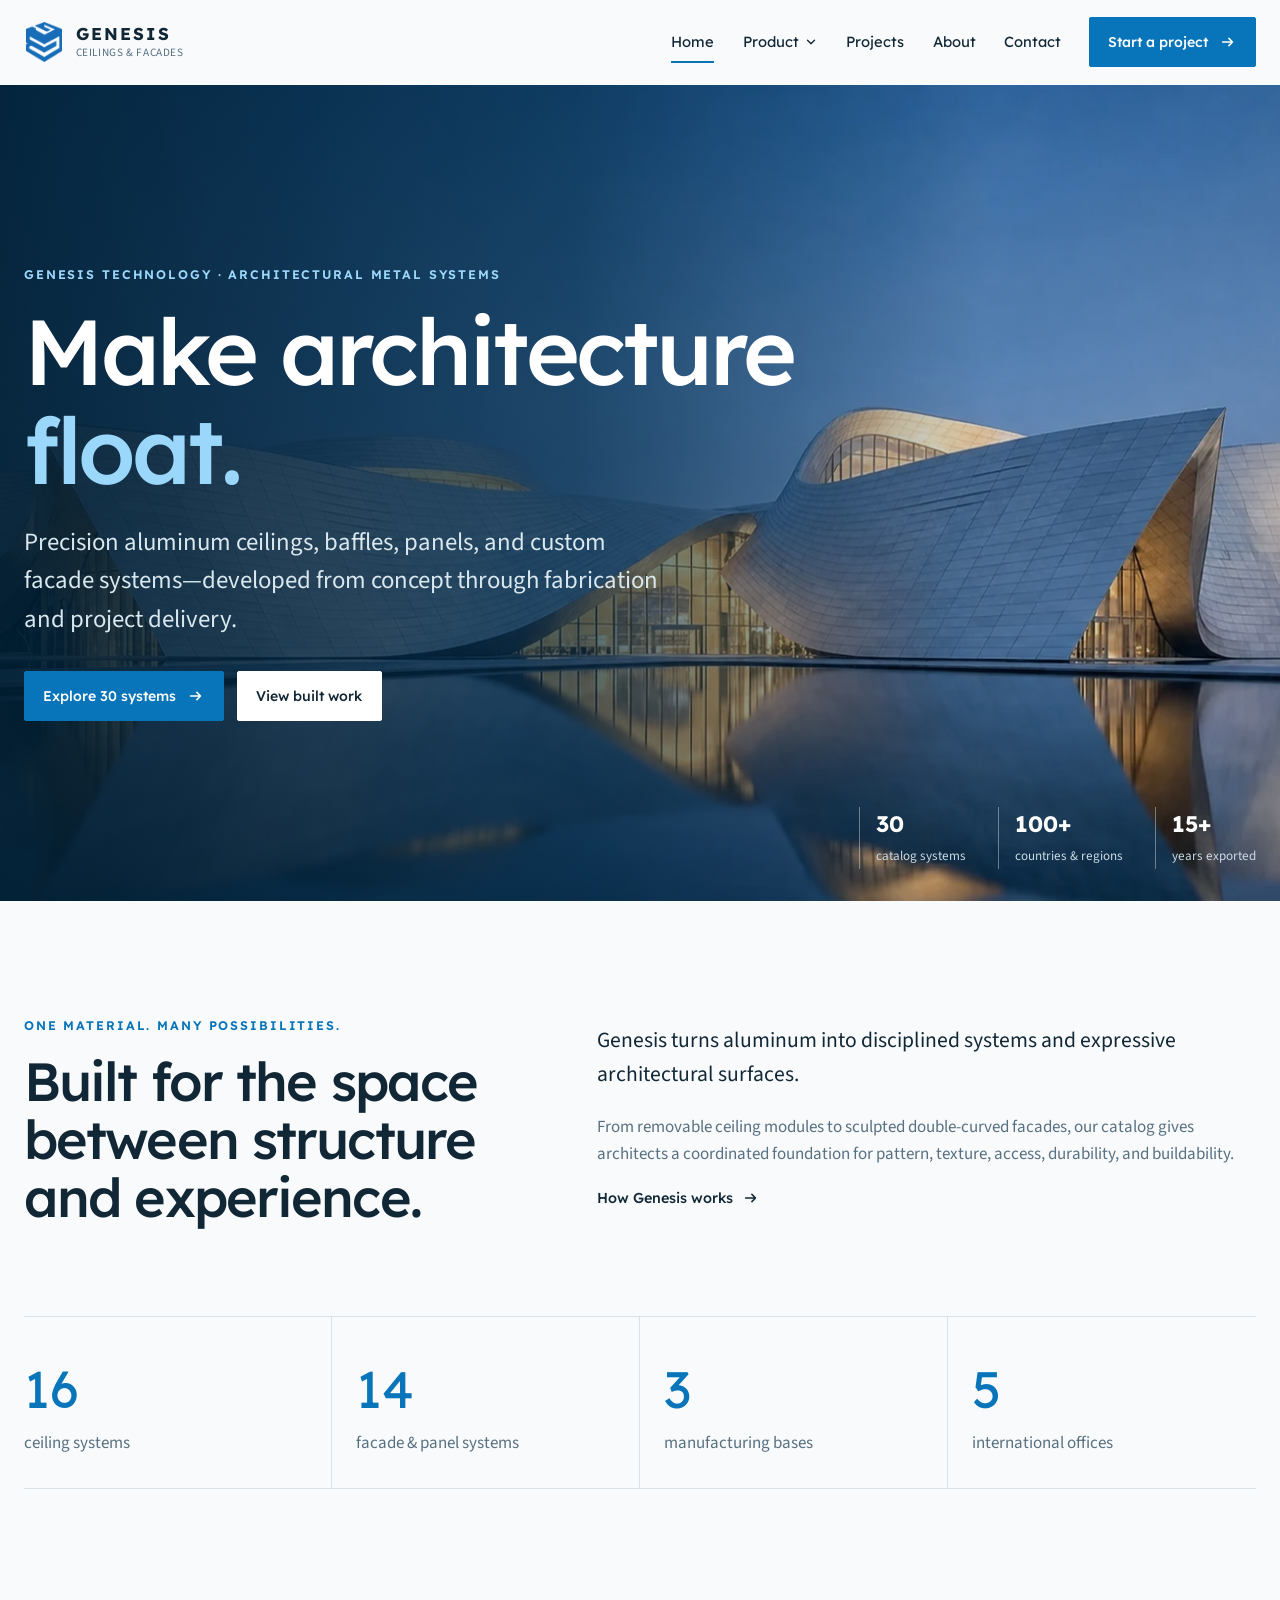
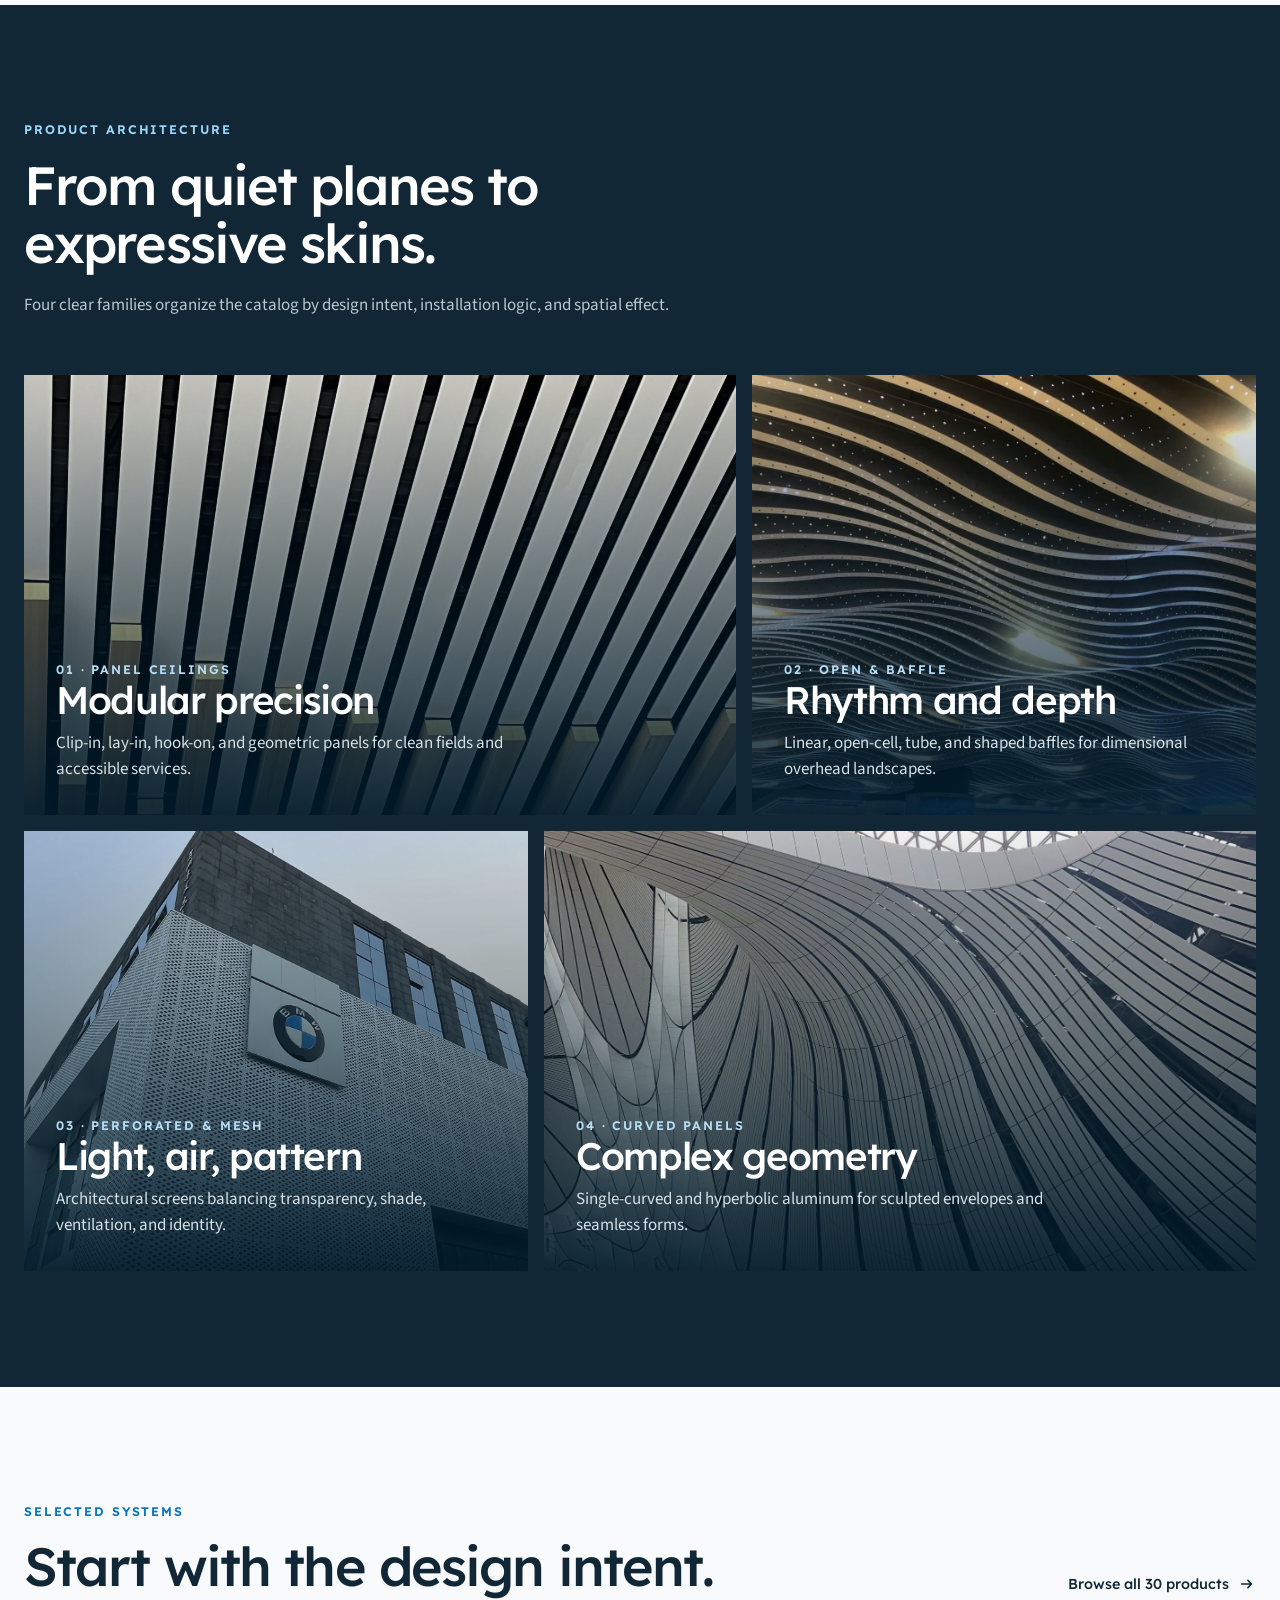
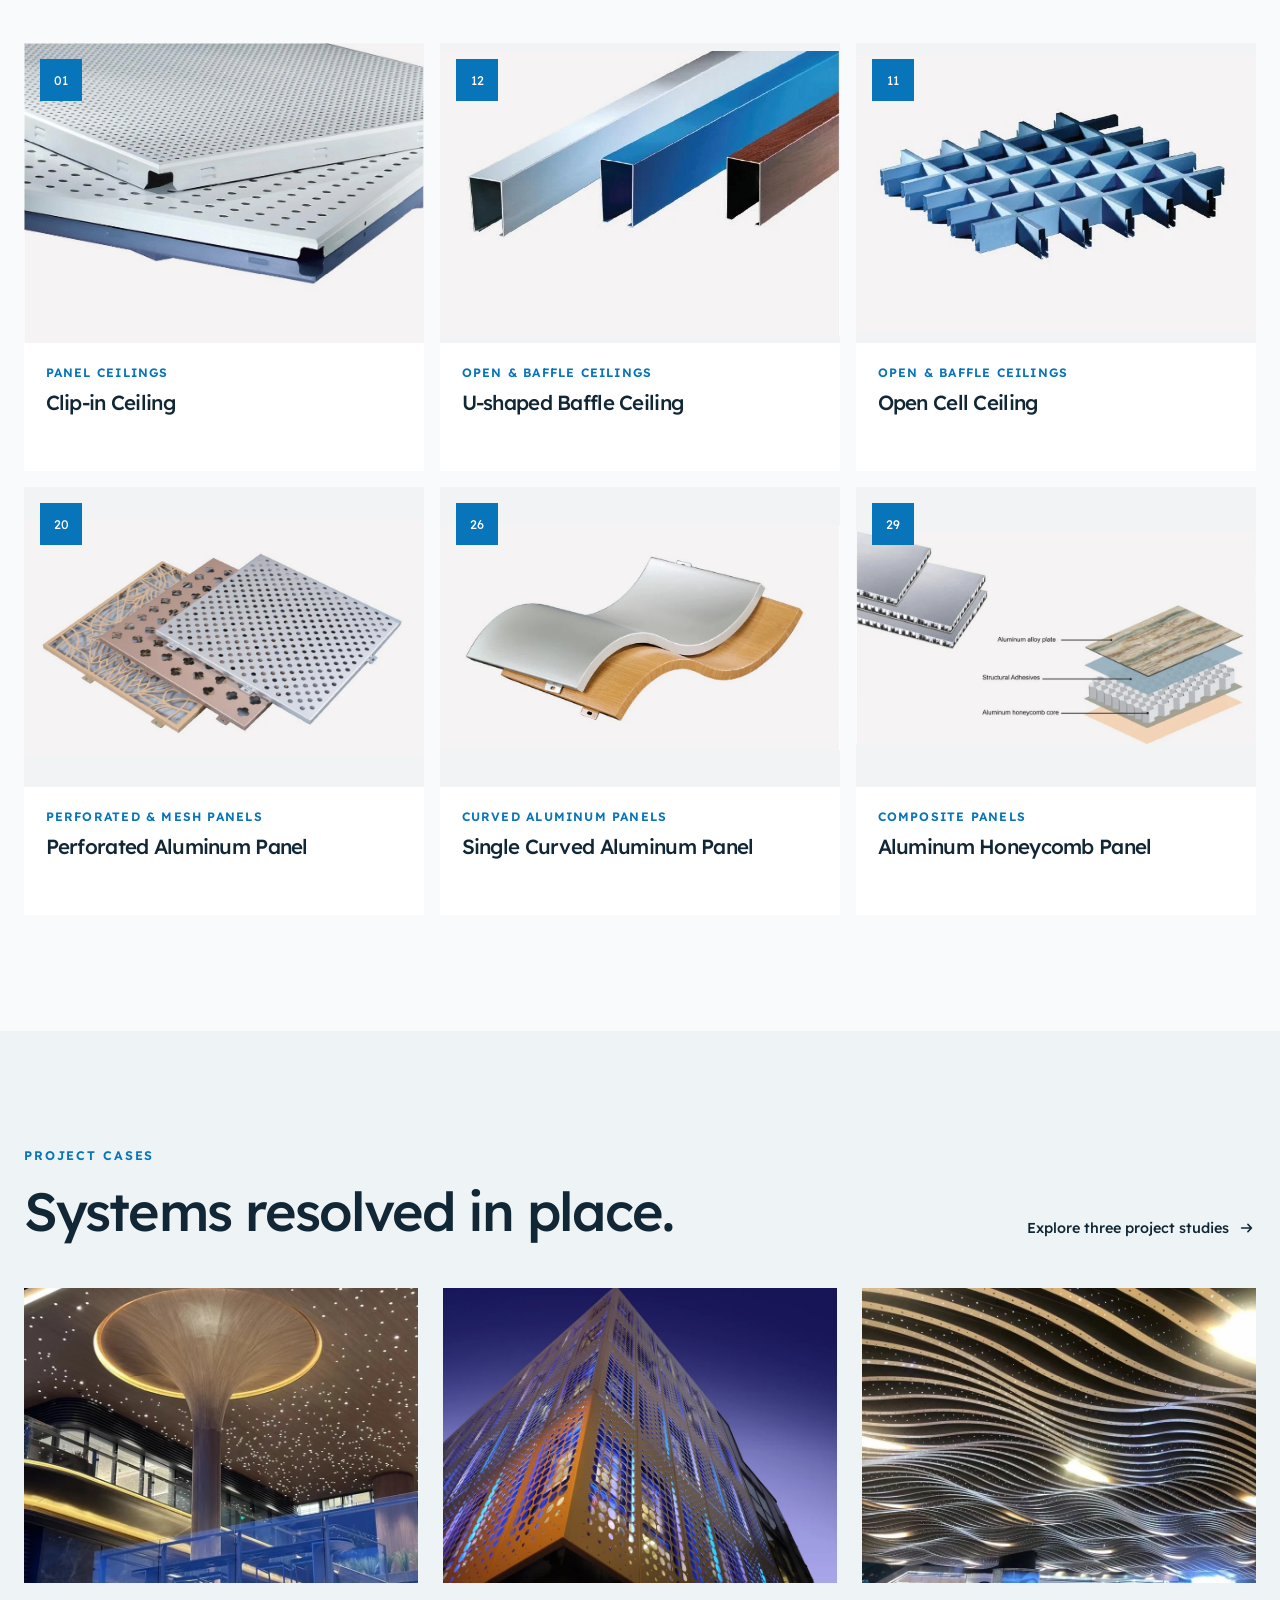
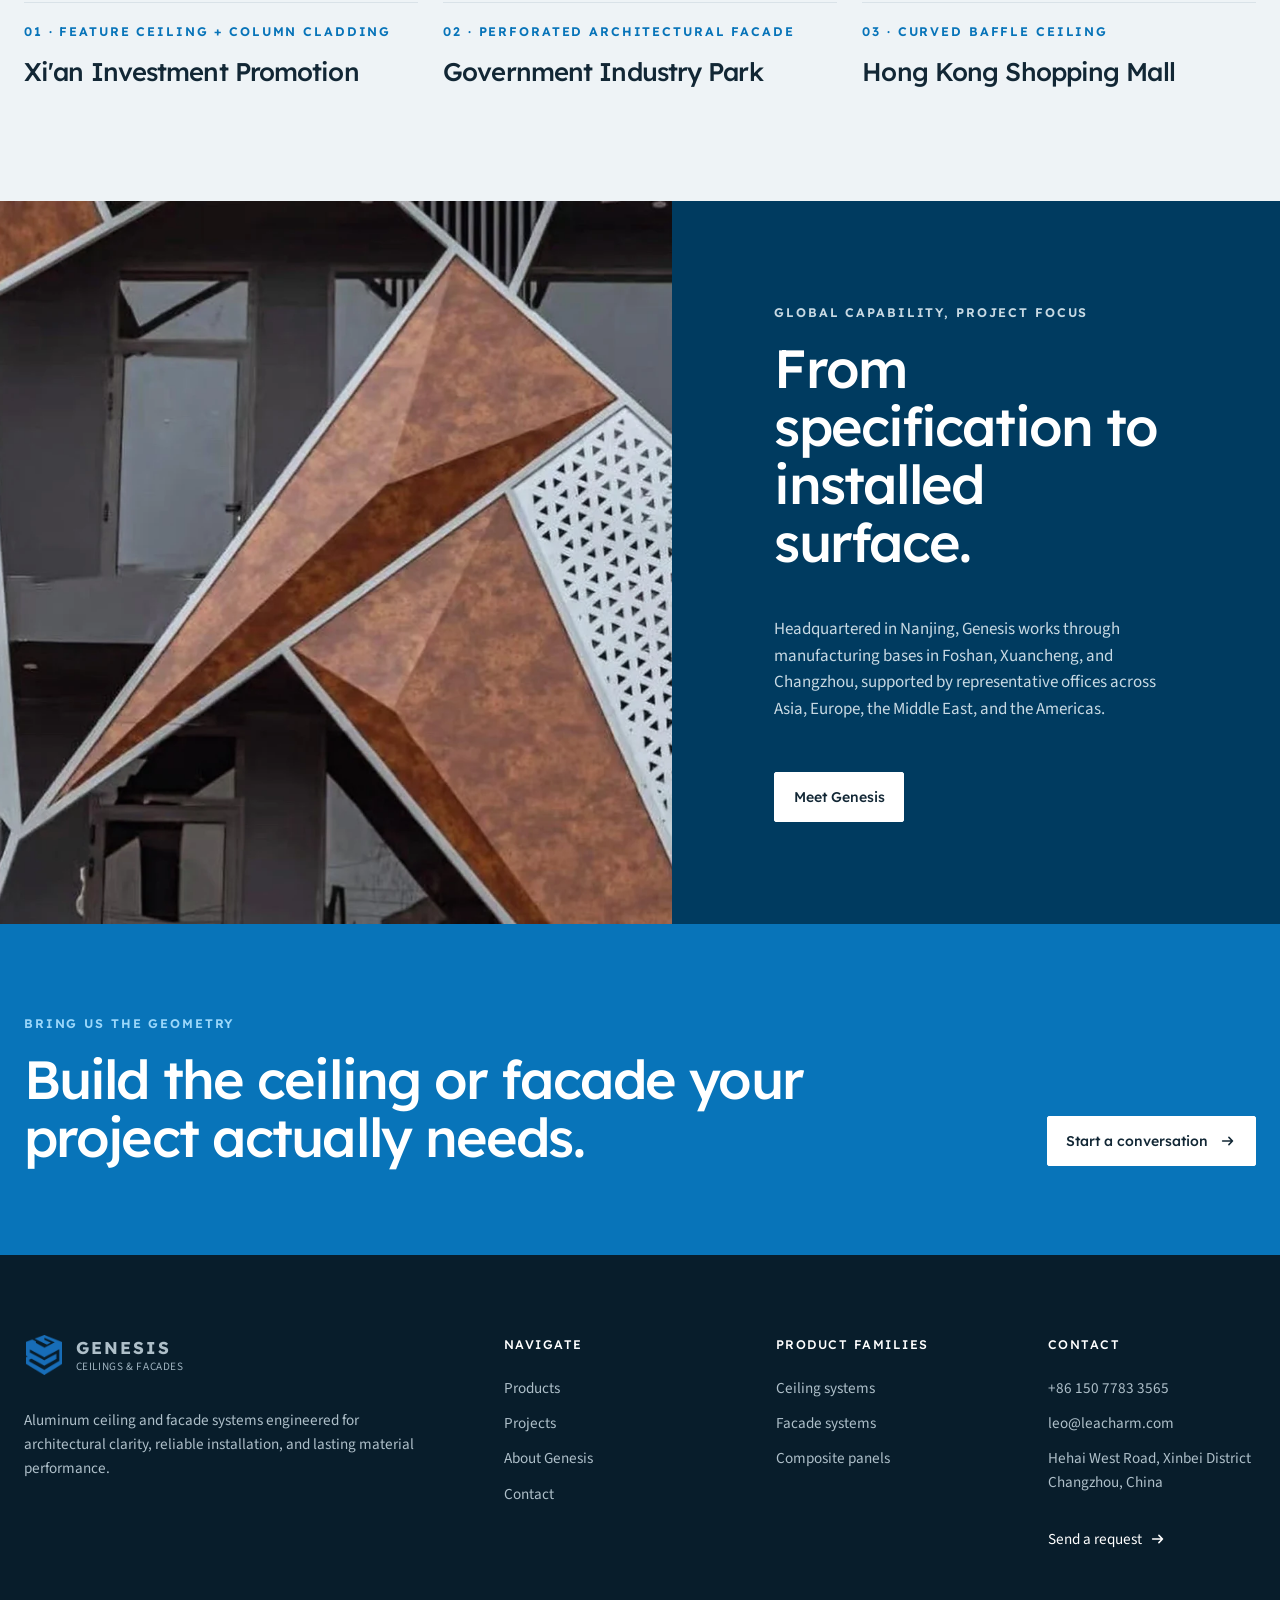
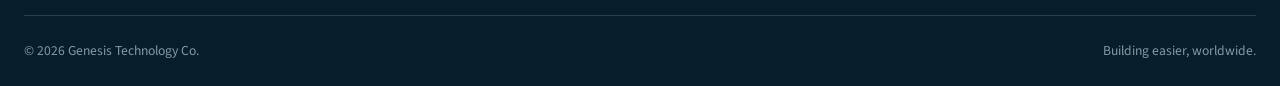
==== commit 8a8cb5dd: "release: v1.0.5 - update home category images" ====
--- a/index.html
+++ b/index.html
@@ -41,10 +41,10 @@
       <div class="container">
         <div class="section-heading reveal"><p class="eyebrow">Product architecture</p><h2>From quiet planes to expressive skins.</h2><p>Four clear families organize the catalog by design intent, installation logic, and spatial effect.</p></div>
         <div class="category-grid">
-          <a class="category-card reveal" href="/products/?category=Panel%20Ceilings"><img src="/assets/images/products/clip-in-ceiling.webp" alt="Clip-in metal ceiling panels" width="1200" height="760" loading="lazy"><div class="category-card__content"><p class="eyebrow">01 · Panel ceilings</p><h3>Modular precision</h3><p>Clip-in, lay-in, hook-on, and geometric panels for clean fields and accessible services.</p></div></a>
+          <a class="category-card reveal" href="/products/?category=Panel%20Ceilings"><img src="/assets/images/home/category-modular-precision.webp" alt="Linear aluminum ceiling installation" width="1318" height="1800" loading="lazy"><div class="category-card__content"><p class="eyebrow">01 · Panel ceilings</p><h3>Modular precision</h3><p>Clip-in, lay-in, hook-on, and geometric panels for clean fields and accessible services.</p></div></a>
           <a class="category-card reveal" href="/products/?category=Open%20%26%20Baffle%20Ceilings"><img src="/assets/images/projects/hong-kong-shopping-mall.webp" alt="Curved linear baffle ceiling" width="1400" height="1050" loading="lazy"><div class="category-card__content"><p class="eyebrow">02 · Open & baffle</p><h3>Rhythm and depth</h3><p>Linear, open-cell, tube, and shaped baffles for dimensional overhead landscapes.</p></div></a>
-          <a class="category-card reveal" href="/products/?category=Perforated%20%26%20Mesh%20Panels"><img src="/assets/images/projects/perforated-office-envelope.webp" alt="Perforated aluminum facade" width="1400" height="1050" loading="lazy"><div class="category-card__content"><p class="eyebrow">03 · Perforated & mesh</p><h3>Light, air, pattern</h3><p>Architectural screens balancing transparency, shade, ventilation, and identity.</p></div></a>
-          <a class="category-card reveal" href="/products/?category=Curved%20Aluminum%20Panels"><img src="/assets/images/products/hyperbolic-aluminum-panel.webp" alt="Hyperbolic aluminum panel" width="1200" height="760" loading="lazy"><div class="category-card__content"><p class="eyebrow">04 · Curved panels</p><h3>Complex geometry</h3><p>Single-curved and hyperbolic aluminum for sculpted envelopes and seamless forms.</p></div></a>
+          <a class="category-card reveal" href="/products/?category=Perforated%20%26%20Mesh%20Panels"><img src="/assets/images/home/category-light-air-pattern.webp" alt="Perforated aluminum mesh facade" width="1420" height="1800" loading="lazy"><div class="category-card__content"><p class="eyebrow">03 · Perforated & mesh</p><h3>Light, air, pattern</h3><p>Architectural screens balancing transparency, shade, ventilation, and identity.</p></div></a>
+          <a class="category-card reveal" href="/products/?category=Curved%20Aluminum%20Panels"><img src="/assets/images/home/category-complex-geometry.webp" alt="Curved architectural aluminum ceiling" width="1586" height="1080" loading="lazy"><div class="category-card__content"><p class="eyebrow">04 · Curved panels</p><h3>Complex geometry</h3><p>Single-curved and hyperbolic aluminum for sculpted envelopes and seamless forms.</p></div></a>
         </div>
       </div>
     </section>
--- a/assets/css/styles.css
+++ b/assets/css/styles.css
@@ -57,9 +57,17 @@
 .brand strong { font-family: var(--font-heading); font-size: 1.07rem; letter-spacing: .12em; }
 .brand small { margin-top: .3rem; color: var(--muted); font-size: .7rem; letter-spacing: .055em; text-transform: uppercase; }
 .primary-nav { display: flex; justify-self: end; justify-content: flex-end; gap: clamp(1.25rem, 2.2vw, 2.5rem); margin-left: auto; }
-.primary-nav a { position: relative; padding: 1.8rem 0; font-family: var(--font-heading); font-size: .92rem; }
-.primary-nav a::after { position: absolute; right: 0; bottom: 1.2rem; left: 0; height: 2px; content: ""; background: var(--blue); transform: scaleX(0); transform-origin: left; transition: transform .2s ease; }
-.primary-nav a:hover::after, .primary-nav a[aria-current="page"]::after { transform: scaleX(1); }
+.primary-nav > a, .nav-dropdown__trigger { position: relative; padding: 1.8rem 0; font-family: var(--font-heading); font-size: .92rem; }
+.nav-dropdown { position: relative; display: flex; align-items: stretch; }
+.nav-dropdown__trigger { display: inline-flex; align-items: center; gap: .35rem; color: inherit; border: 0; background: transparent; cursor: pointer; }
+.nav-dropdown__trigger svg { transition: transform .2s ease; }
+.nav-dropdown.is-open .nav-dropdown__trigger svg { transform: rotate(180deg); }
+.primary-nav > a::after, .nav-dropdown__trigger::after { position: absolute; right: 0; bottom: 1.2rem; left: 0; height: 2px; content: ""; background: var(--blue); transform: scaleX(0); transform-origin: left; transition: transform .2s ease; }
+.primary-nav > a:hover::after, .primary-nav > a[aria-current="page"]::after, .nav-dropdown__trigger:hover::after, .nav-dropdown__trigger[aria-current="page"]::after, .nav-dropdown.is-open .nav-dropdown__trigger::after { transform: scaleX(1); }
+.product-menu { position: absolute; z-index: 20; top: calc(100% - .35rem); left: 50%; display: grid; width: max-content; min-width: 250px; padding: .55rem; border: 1px solid var(--line); background: var(--white); box-shadow: 0 18px 45px rgba(10,37,54,.14); opacity: 0; transform: translate(-50%, .55rem); visibility: hidden; pointer-events: none; transition: opacity .2s ease, transform .2s ease, visibility .2s; }
+.nav-dropdown.is-open .product-menu { opacity: 1; transform: translate(-50%, 0); visibility: visible; pointer-events: auto; }
+.product-menu a { min-height: 44px; padding: .7rem .85rem; color: var(--ink); font-family: var(--font-heading); font-size: .84rem; line-height: 1.35; transition: color .2s ease, background .2s ease; }
+.product-menu a:hover, .product-menu a:focus-visible { color: var(--blue); background: #eef4f7; }
 .header-cta, .button { display: inline-flex; align-items: center; justify-content: center; min-height: 48px; gap: .65rem; padding: .8rem 1.15rem; border: 1px solid var(--blue); border-radius: var(--radius); font-family: var(--font-heading); font-size: .88rem; font-weight: 500; cursor: pointer; transition: color .2s ease, background .2s ease, border-color .2s ease, transform .2s ease; }
 .header-cta { color: var(--white); background: var(--blue); }
 .header-cta:hover, .button--primary:hover { background: var(--blue-dark); border-color: var(--blue-dark); transform: translateY(-2px); }
@@ -121,24 +129,25 @@
 .section-heading--row h2 { margin-bottom: 0; }
 
 .product-grid { display: grid; grid-template-columns: repeat(12, 1fr); gap: 1rem; }
-.product-card { grid-column: span 4; border: 1px solid var(--line); background: var(--white); transition: box-shadow .25s ease, transform .25s ease; }
-.product-card:hover { box-shadow: var(--shadow); transform: translateY(-4px); }
-.product-card__image { position: relative; display: block; aspect-ratio: 16 / 10; overflow: hidden; background: #eef2f4; }
-.product-card__image img { width: 100%; height: 100%; object-fit: cover; transition: transform .35s ease; }
-.product-card:hover .product-card__image img { transform: scale(1.025); }
+.product-card { grid-column: span 4; min-width: 0; background: var(--white); transition: box-shadow .25s ease, transform .25s ease; }
+.product-card:hover { box-shadow: 0 16px 40px rgba(18,39,53,.12); transform: translateY(-4px); }
+.product-card__link { display: block; height: 100%; }
+.product-card__image { position: relative; display: grid; aspect-ratio: 4 / 3; margin: 0; overflow: hidden; background: #f1f3f4; place-items: center; }
+.product-card__image img { width: 100%; height: 100%; object-fit: contain; transition: transform .35s ease; }
+.product-card:hover .product-card__image img { transform: scale(1.02); }
 .product-card__image > span { position: absolute; top: 1rem; left: 1rem; display: grid; width: 42px; height: 42px; color: var(--white); background: var(--blue); place-items: center; font-family: var(--font-heading); font-size: .78rem; }
-.product-card__body { padding: 1.6rem; }
-.product-card__body h3 { margin-bottom: .9rem; }
-.product-card__body > p:not(.eyebrow) { min-height: 5.2em; margin-bottom: 1.5rem; font-size: .98rem; }
+.product-card__body { min-height: 128px; padding: 1.25rem 1.35rem 1.4rem; }
+.product-card__category { margin: 0 0 .55rem; color: var(--blue); font-family: var(--font-heading); font-size: .76rem; font-weight: 600; letter-spacing: .1em; text-transform: uppercase; }
+.product-card__body h3 { margin: 0; color: var(--ink); font-size: clamp(1.1rem, 1.6vw, 1.45rem); line-height: 1.2; }
 .product-grid--three .product-card { grid-column: span 4; }
 
 .project-grid { display: grid; gap: clamp(6rem, 10vw, 10rem); }
 .project-case { min-width: 0; padding-top: clamp(1.5rem, 3vw, 2.5rem); border-top: 1px solid var(--line); }
-.project-case__overview { display: grid; grid-template-columns: minmax(0, 8fr) minmax(320px, 4fr); gap: clamp(3rem, 7vw, 7rem); align-items: start; margin-bottom: clamp(2.5rem, 5vw, 4.5rem); }
-.project-case__story h2 { max-width: 900px; margin-bottom: clamp(1.5rem, 3vw, 2.5rem); font-size: clamp(2.8rem, 5.5vw, 5.8rem); line-height: .98; }
-.project-case__narrative { max-width: 900px; }
-.project-case__narrative p { color: var(--ink); font-size: clamp(1.05rem, 1.45vw, 1.22rem); line-height: 1.7; }
-.project-case__narrative p:last-child { margin-bottom: 0; }
+.project-case__layout { display: grid; grid-template-columns: minmax(0, 8fr) minmax(320px, 4fr); gap: clamp(3rem, 7vw, 7rem); align-items: start; }
+.project-case__primary, .project-case__secondary { display: grid; min-width: 0; align-content: start; }
+.project-case__primary { gap: clamp(1.25rem, 2.5vw, 2rem); }
+.project-case__secondary { gap: clamp(2rem, 4vw, 3.5rem); }
+.project-case__story h2 { max-width: 900px; margin-bottom: 0; font-size: clamp(2.8rem, 5.5vw, 5.8rem); line-height: .98; }
 .project-case__fact-card { padding: 1.6rem; border: 1px solid var(--line); background: rgba(255,255,255,.65); }
 .project-case__fact-card > .eyebrow { margin-bottom: 1.2rem; }
 .project-case__fact-card dl { margin: 0; }
@@ -146,8 +155,12 @@
 .project-case__fact-card dl div:last-child { border-bottom: 0; }
 .project-case__fact-card dt { color: var(--muted); font-family: var(--font-heading); font-size: .7rem; font-weight: 600; letter-spacing: .12em; text-transform: uppercase; }
 .project-case__fact-card dd { margin: 0; color: var(--ink); font-family: var(--font-heading); font-size: .9rem; line-height: 1.45; text-align: right; }
-.project-case__image { width: min(100%, 1060px); min-width: 0; margin: 0; overflow: hidden; background: #dfe6ea; }
+.project-case__image { min-width: 0; margin: 0; overflow: hidden; background: #dfe6ea; }
 .project-case__image img { display: block; width: 100%; height: auto; object-fit: contain; }
+.project-case__description { max-width: 42rem; padding: 0; border: 0; background: transparent; }
+.project-case__description > .eyebrow { margin-bottom: 1.5rem; }
+.project-case__description > p:not(.eyebrow) { color: var(--ink); font-size: clamp(1.02rem, 1.4vw, 1.18rem); line-height: 1.7; }
+.project-case__description > p:last-child { margin-bottom: 0; }
 .project-grid:has(.project-preview) { grid-template-columns: repeat(3, minmax(0, 1fr)); gap: clamp(1rem, 2vw, 2rem); }
 .project-preview { min-width: 0; }
 .project-preview__image { margin: 0; overflow: hidden; background: #dfe6ea; }
@@ -311,7 +324,7 @@
   .product-hero__media { max-width: 850px; }
   .category-card, .category-card:first-child, .category-card:nth-child(2), .category-card:nth-child(3), .category-card:nth-child(4) { grid-column: span 6; }
   .product-card { grid-column: span 6; }
-  .project-case__overview { grid-template-columns: minmax(0, 7fr) minmax(300px, 5fr); gap: 3rem; }
+  .project-case__layout { grid-template-columns: minmax(0, 7fr) minmax(300px, 5fr); gap: 3rem; }
   .split-banner { grid-template-columns: 1fr; }
   .split-banner__media { max-height: 650px; }
   .catalog-tools__inner { align-items: flex-start; flex-direction: column; padding: .7rem 0; }
@@ -332,10 +345,15 @@
   .container { width: min(calc(100% - 40px), var(--container)); }
   .header-inner { grid-template-columns: 1fr auto; min-height: 72px; }
   .nav-toggle { display: block; }
-  .primary-nav { position: fixed; inset: 72px 0 auto; display: flex; width: auto; flex-direction: column; justify-self: stretch; gap: 0; margin-left: 0; padding: 1rem 16px 2rem; border-bottom: 1px solid var(--line); background: var(--paper); box-shadow: 0 24px 50px rgba(10,37,54,.12); transform: translateY(-140%); visibility: hidden; transition: transform .25s ease, visibility .25s; }
+  .primary-nav { position: fixed; inset: 72px 0 auto; display: flex; width: auto; max-height: calc(100dvh - 72px); overflow-y: auto; flex-direction: column; justify-self: stretch; gap: 0; margin-left: 0; padding: 1rem 16px 2rem; border-bottom: 1px solid var(--line); background: var(--paper); box-shadow: 0 24px 50px rgba(10,37,54,.12); transform: translateY(-140%); visibility: hidden; transition: transform .25s ease, visibility .25s; }
   .primary-nav.is-open { transform: translateY(0); visibility: visible; }
-  .primary-nav a { min-height: 52px; padding: .9rem 0; border-bottom: 1px solid var(--line); font-size: 1.1rem; }
-  .primary-nav a::after { display: none; }
+  .primary-nav > a, .nav-dropdown__trigger { width: 100%; min-height: 52px; padding: .9rem 0; border-bottom: 1px solid var(--line); font-size: 1.1rem; }
+  .primary-nav > a::after, .nav-dropdown__trigger::after { display: none; }
+  .nav-dropdown { display: block; width: 100%; }
+  .nav-dropdown__trigger { justify-content: space-between; }
+  .product-menu { position: static; display: none; width: 100%; min-width: 0; padding: .35rem 0 .65rem 1rem; border: 0; border-bottom: 1px solid var(--line); background: transparent; box-shadow: none; opacity: 1; transform: none; visibility: visible; pointer-events: auto; transition: none; }
+  .nav-dropdown.is-open .product-menu { display: grid; transform: none; }
+  .product-menu a { display: flex; align-items: center; min-height: 46px; padding: .65rem .8rem; border-bottom: 0; font-size: .94rem; }
   .catalog-tools { top: 0; }
   .hero, .hero__content { min-height: 710px; }
   .hero::after { background: linear-gradient(90deg, rgba(0,30,50,.92), rgba(0,38,64,.42)); }
@@ -350,9 +368,11 @@
   .stat:nth-child(3) { padding-left: 0; }
   .category-card, .category-card:first-child, .category-card:nth-child(2), .category-card:nth-child(3), .category-card:nth-child(4) { grid-column: 1 / -1; min-height: 420px; }
   .product-card, .product-grid--three .product-card { grid-column: 1 / -1; }
-  .product-card__body > p:not(.eyebrow) { min-height: 0; }
+  .product-card__body { min-height: 0; }
   .project-grid { gap: 5rem; }
-  .project-case__overview { grid-template-columns: 1fr; gap: 2rem; margin-bottom: 2rem; }
+  .project-case__layout { grid-template-columns: 1fr; gap: 2rem; }
+  .project-case__primary { gap: 1.25rem; }
+  .project-case__secondary { gap: 1.5rem; }
   .project-case__story h2 { font-size: clamp(2.35rem, 12vw, 3.6rem); }
   .project-case__fact-card { padding: 1.25rem; }
   .project-grid:has(.project-preview) { grid-template-columns: 1fr; gap: 3rem; }
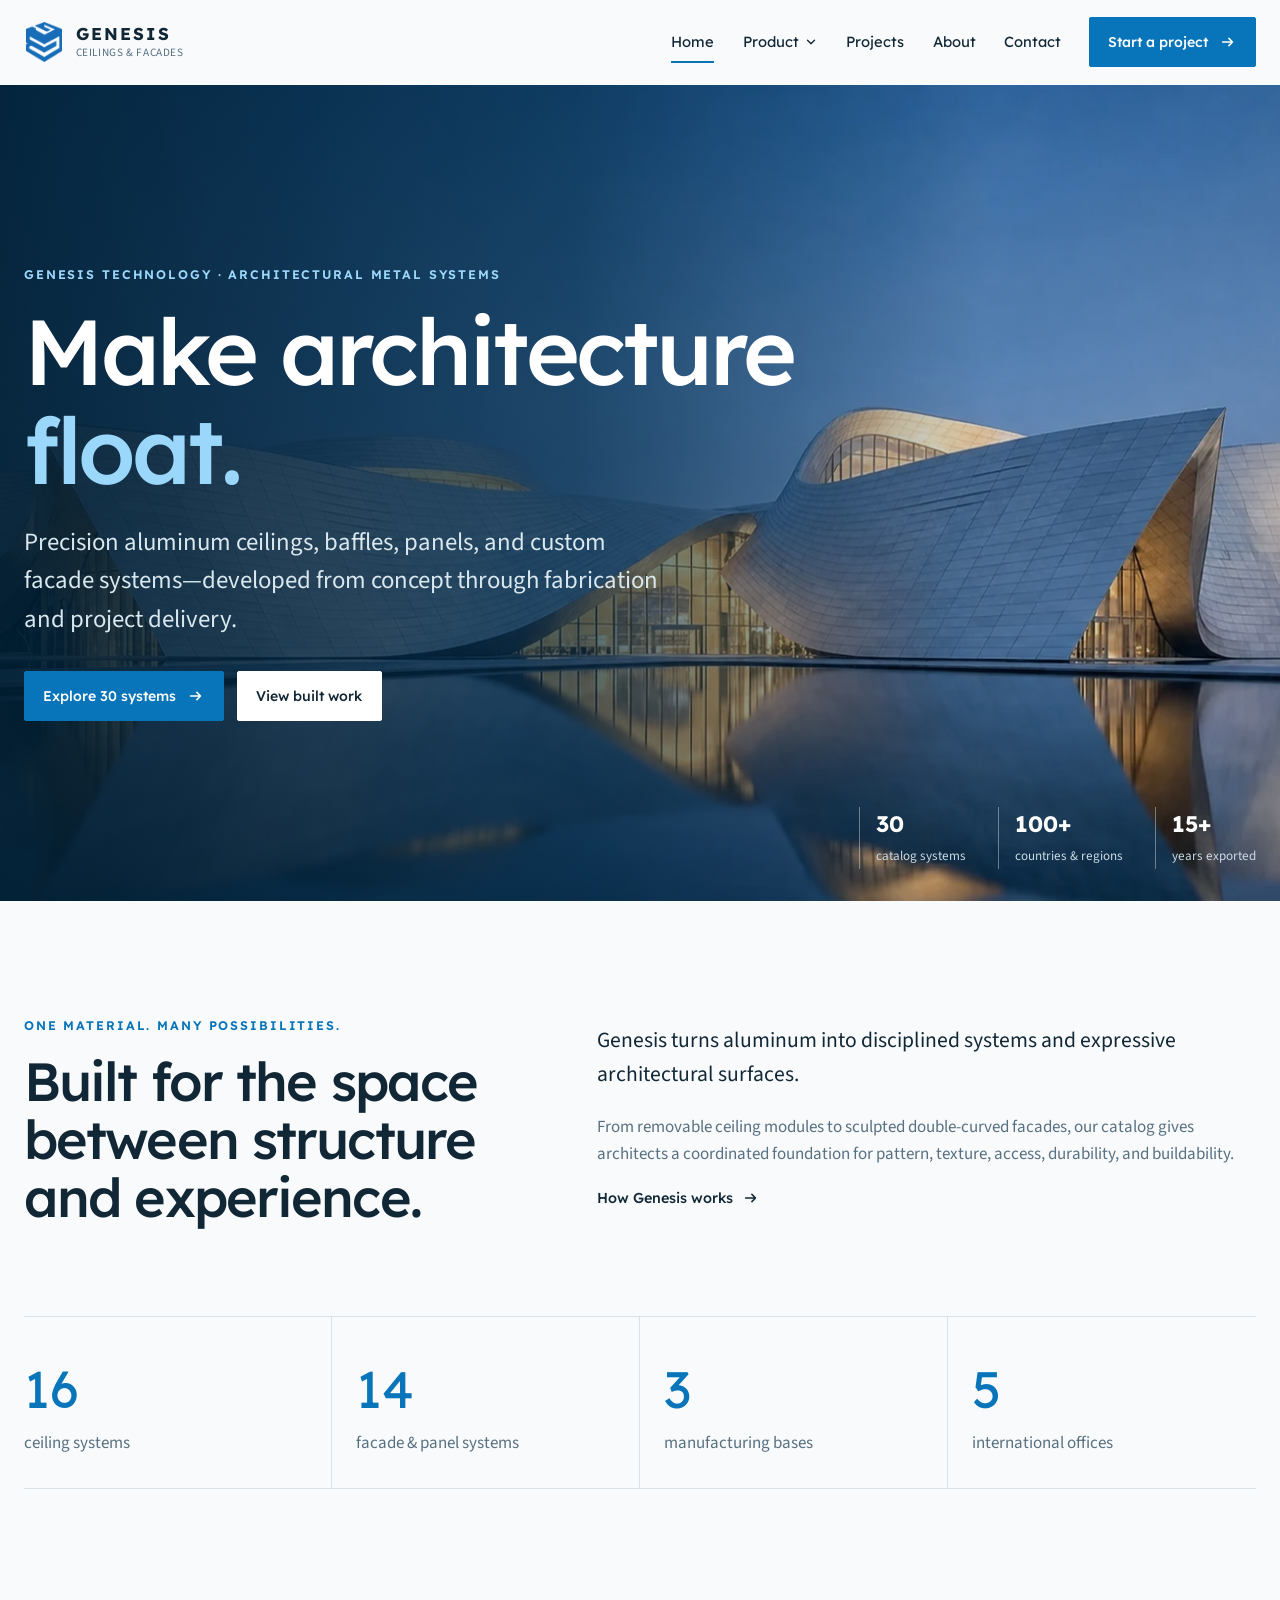
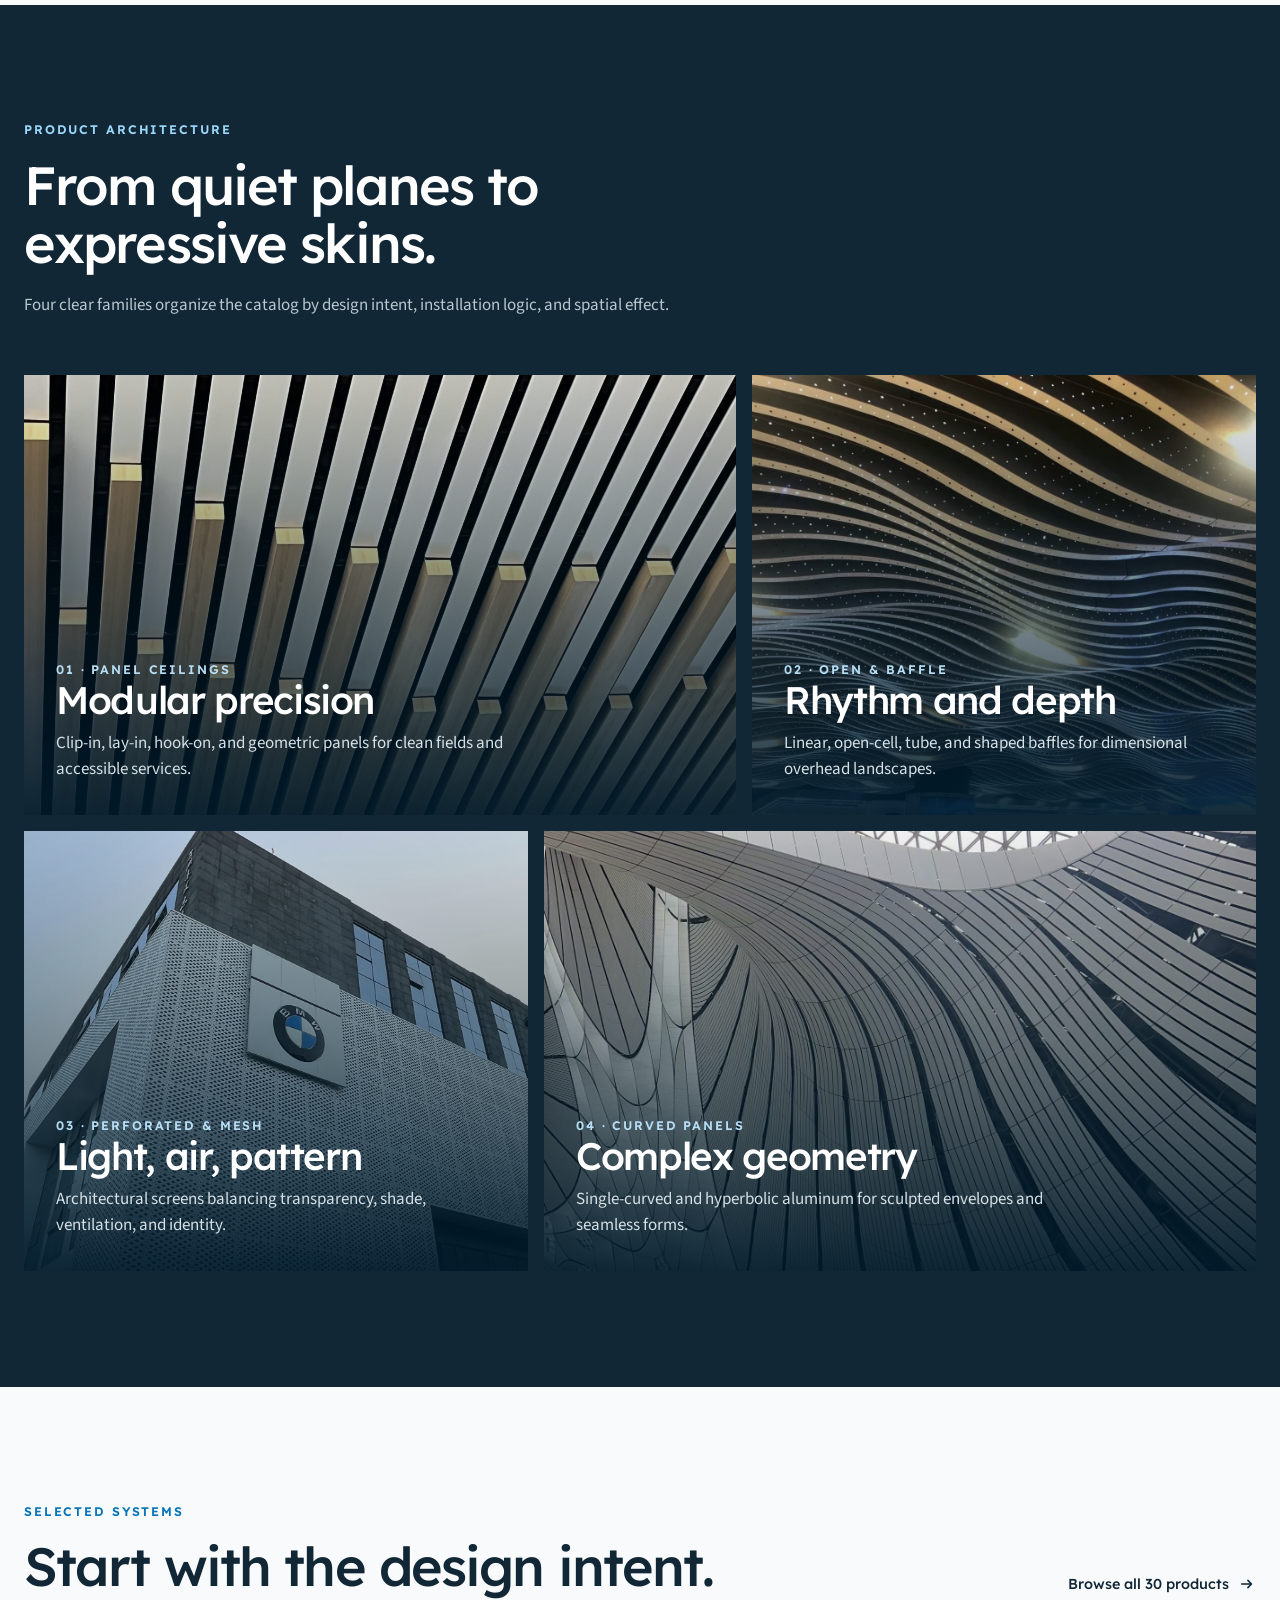
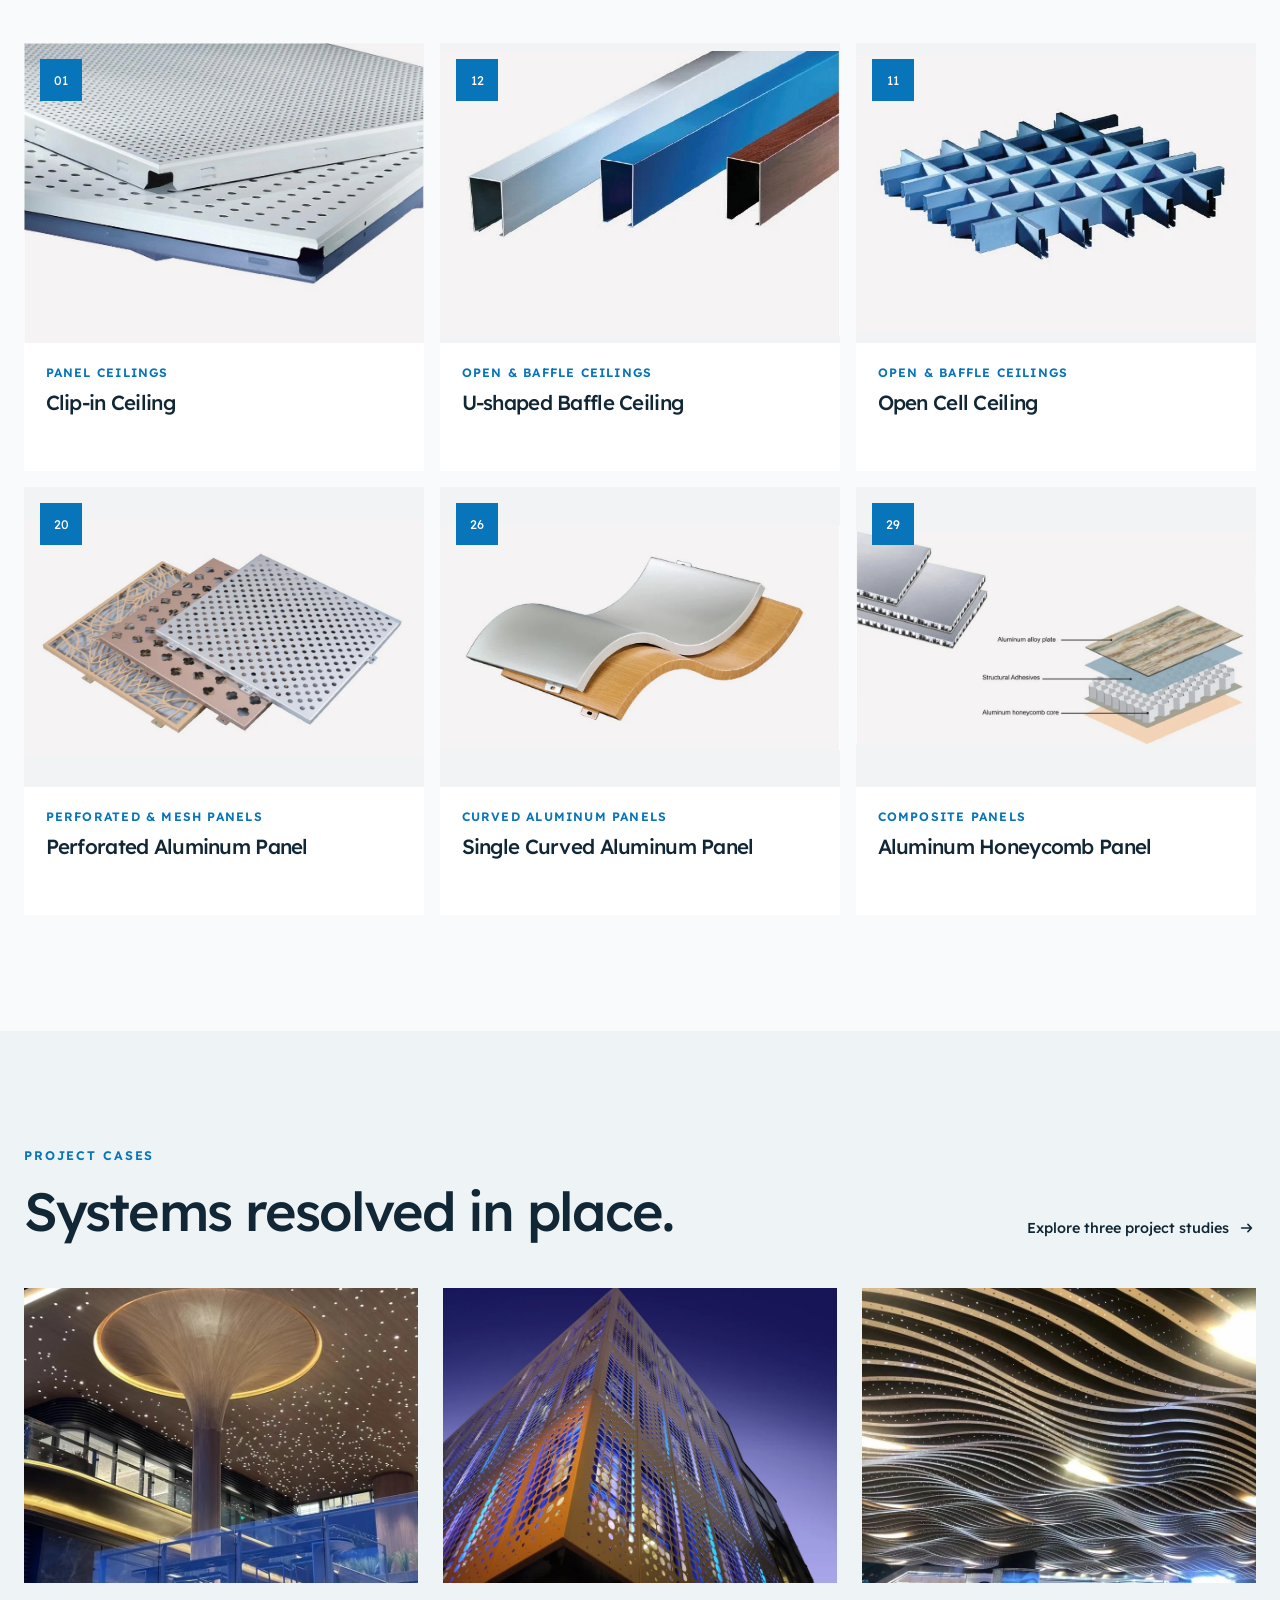
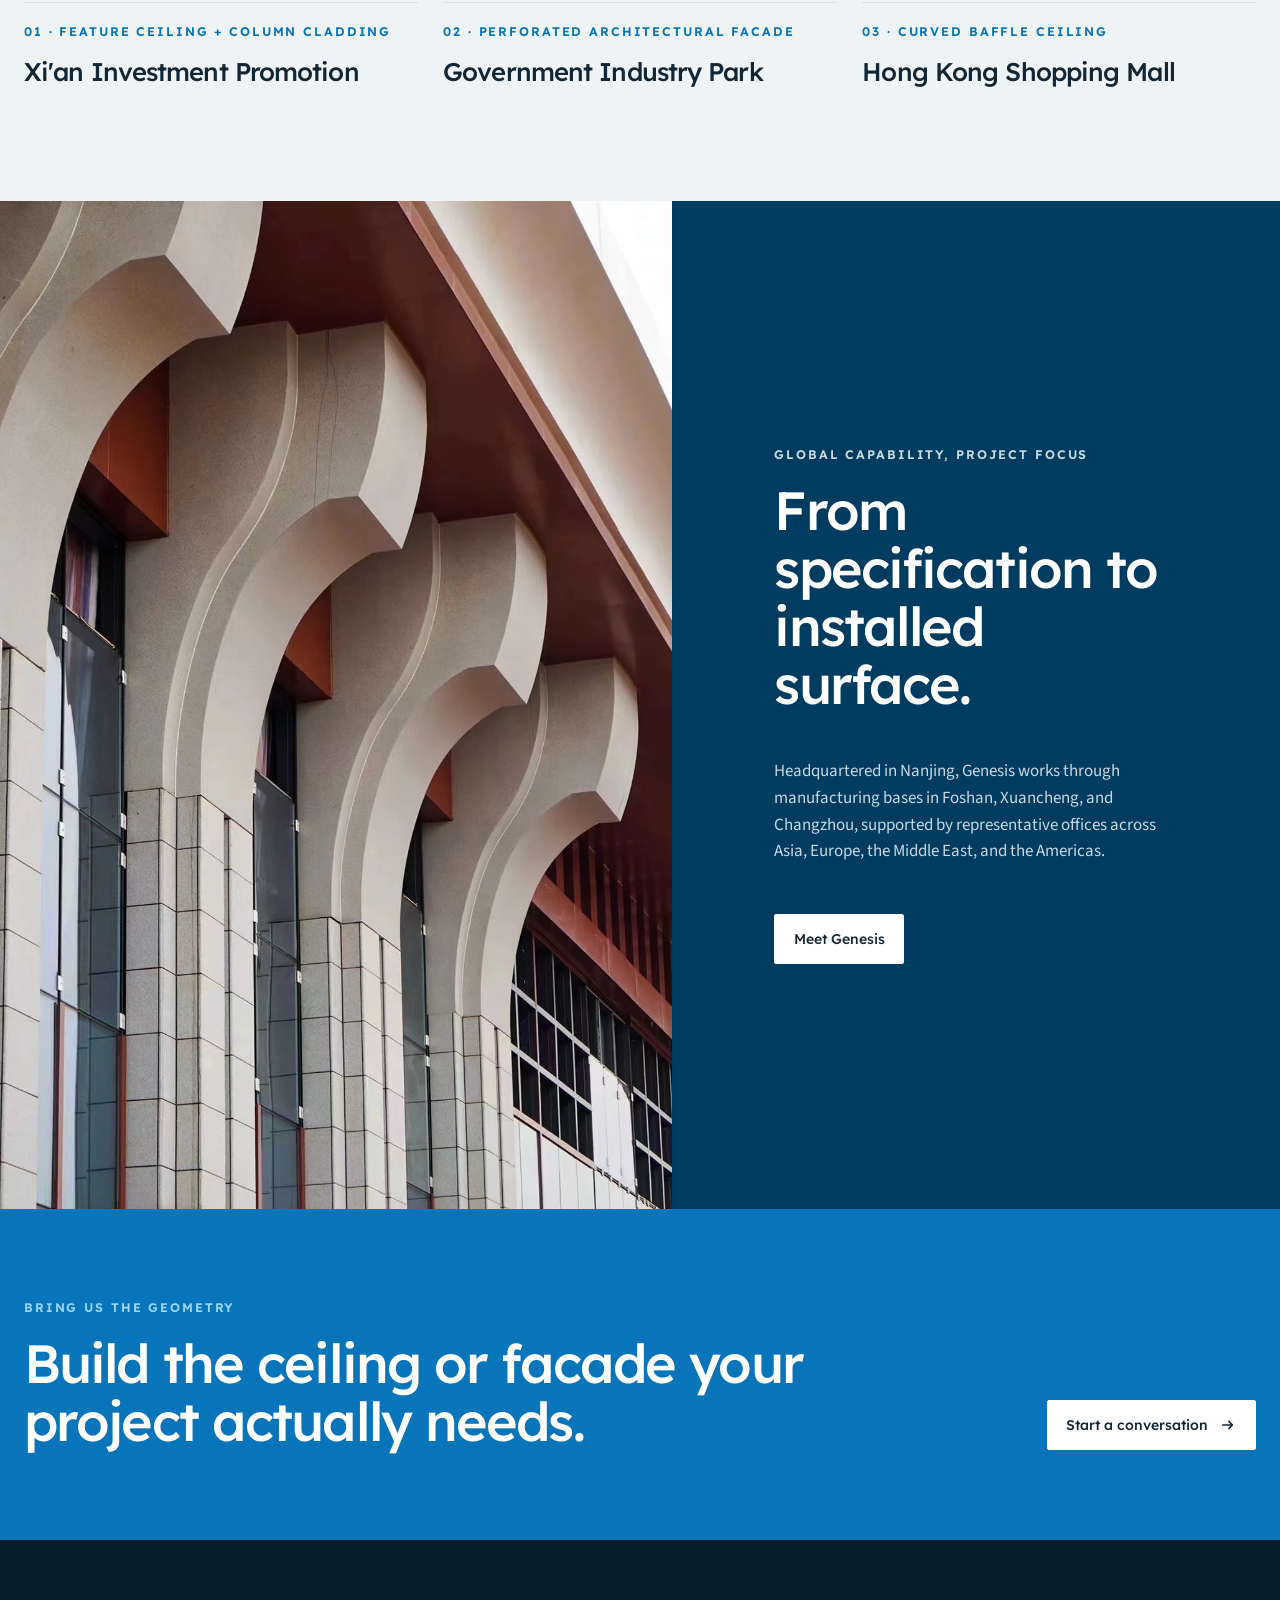
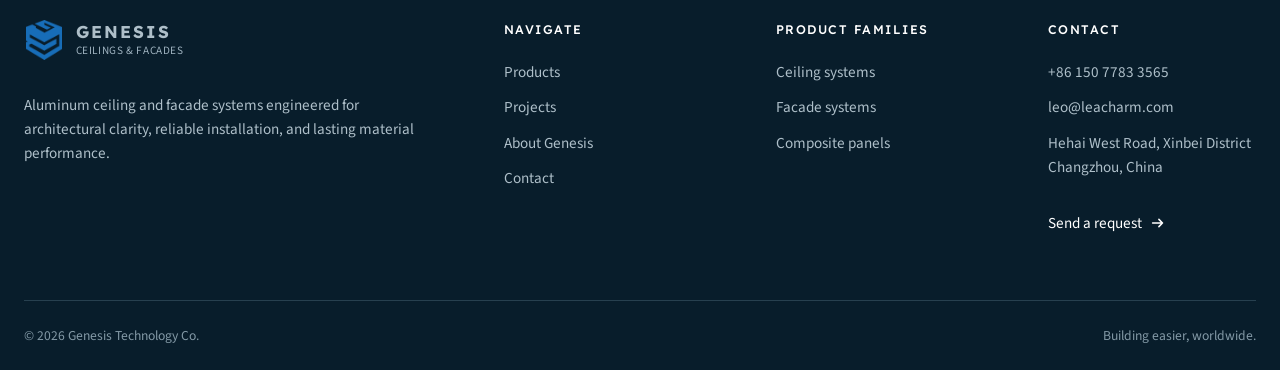
==== commit 859d64db: "release: v1.0.8 - update capability banner image" ====
--- a/index.html
+++ b/index.html
@@ -57,7 +57,7 @@
       <div class="container"><div class="section-heading section-heading--row"><div><p class="eyebrow">Project cases</p><h2>Systems resolved in place.</h2></div><a class="text-link" href="/projects/">Explore three project studies <svg aria-hidden="true" viewBox="0 0 20 20" width="18" height="18"><path d="M4 10h11M11 6l4 4-4 4" fill="none" stroke="currentColor" stroke-width="1.7" stroke-linecap="round" stroke-linejoin="round"/></svg></a></div><div class="project-grid" data-project-grid data-limit="3"></div></div>
     </section>
 
-    <section class="split-banner"><div class="split-banner__media"><img src="/assets/images/projects/woven-metal-facade.webp" alt="Dimensional woven aluminum facade" width="1400" height="1050" loading="lazy"></div><div class="split-banner__copy"><p class="eyebrow">Global capability, project focus</p><h2>From specification to installed surface.</h2><p>Headquartered in Nanjing, Genesis works through manufacturing bases in Foshan, Xuancheng, and Changzhou, supported by representative offices across Asia, Europe, the Middle East, and the Americas.</p><div class="button-row"><a class="button button--light" href="/about/">Meet Genesis</a></div></div></section>
+    <section class="split-banner"><div class="split-banner__media"><img src="/assets/images/home/split-banner-capability.webp" alt="Sculpted architectural facade with repeating arched forms" width="1080" height="1620" loading="lazy"></div><div class="split-banner__copy"><p class="eyebrow">Global capability, project focus</p><h2>From specification to installed surface.</h2><p>Headquartered in Nanjing, Genesis works through manufacturing bases in Foshan, Xuancheng, and Changzhou, supported by representative offices across Asia, Europe, the Middle East, and the Americas.</p><div class="button-row"><a class="button button--light" href="/about/">Meet Genesis</a></div></div></section>
 
     <section class="cta-band"><div class="container cta-band__inner"><div><p class="eyebrow">Bring us the geometry</p><h2>Build the ceiling or facade your project actually needs.</h2></div><a class="button button--light" href="/contact/?inquiry=project">Start a conversation <svg aria-hidden="true" viewBox="0 0 20 20" width="18" height="18"><path d="M4 10h11M11 6l4 4-4 4" fill="none" stroke="currentColor" stroke-width="1.7" stroke-linecap="round" stroke-linejoin="round"/></svg></a></div></section>
   </main>
--- a/assets/css/styles.css
+++ b/assets/css/styles.css
@@ -117,6 +117,7 @@
 .category-card:nth-child(4) { grid-column: span 7; }
 .category-card::after { position: absolute; inset: 0; content: ""; background: linear-gradient(180deg, rgba(0,0,0,.05), rgba(0,26,42,.92)); }
 .category-card img { position: absolute; inset: 0; width: 100%; height: 100%; object-fit: cover; transition: transform .5s ease; }
+.category-card:first-child img { object-position: center 80%; }
 .category-card:hover img { transform: scale(1.025); }
 .category-card__content { position: absolute; z-index: 2; right: 2rem; bottom: 2rem; left: 2rem; }
 .category-card .eyebrow { color: #b6ddf3; }
